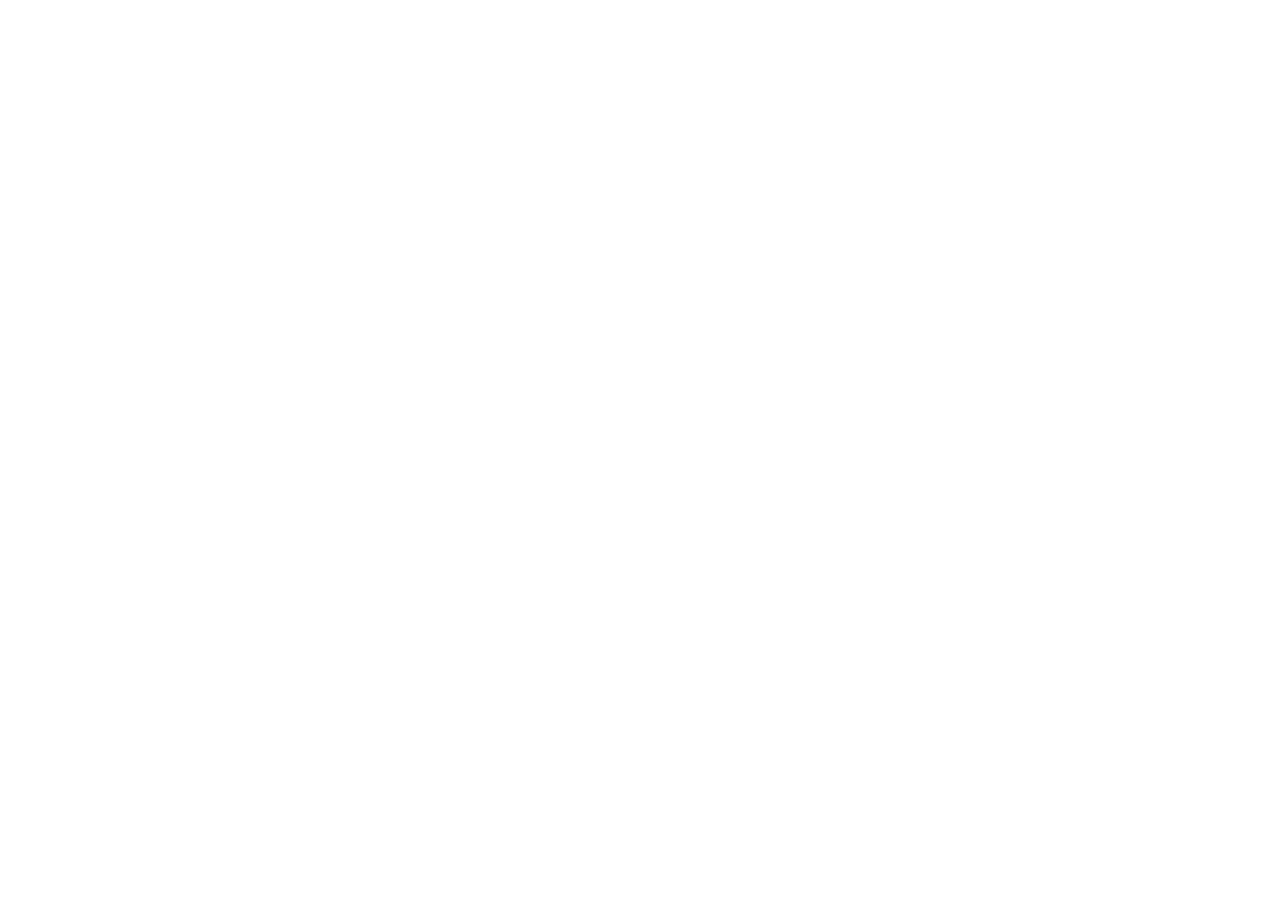
==== index.html @ aa5e0754 "完成了登录和注册功能开发" ====
<!DOCTYPE html>
<html lang="en">
<head>
    <meta charset="UTF-8">
    <meta http-equiv="X-UA-Compatible" content="IE=edge">
    <meta name="viewport" content="width=device-width, initial-scale=1.0">
    <title>大事件后台管理-首页</title>
</head>
<body>
    
</body>
</html>
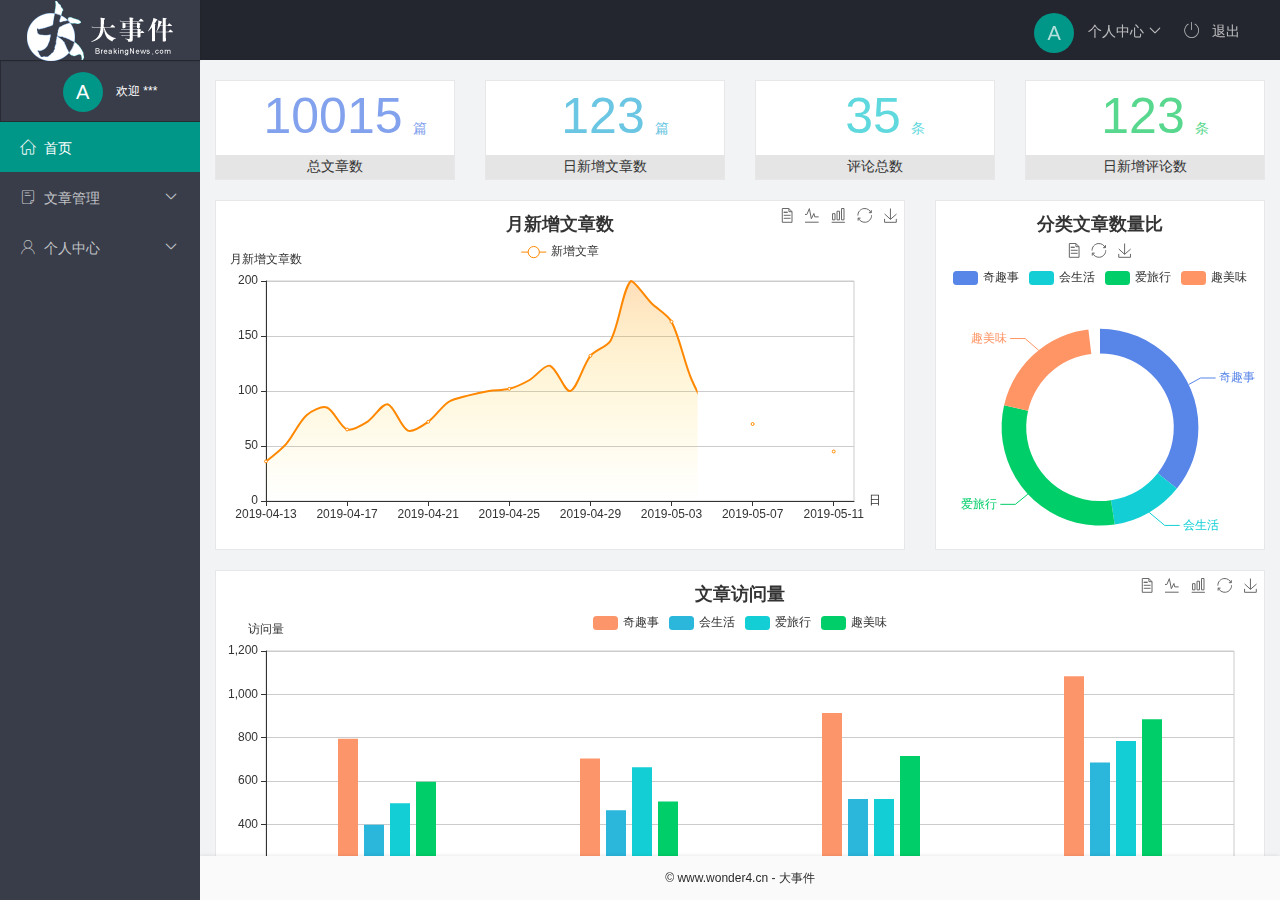
==== commit f47e431c: "完成了主页功能的开发" ====
--- a/index.html
+++ b/index.html
@@ -1,12 +1,98 @@
 <!DOCTYPE html>
 <html lang="en">
+
 <head>
     <meta charset="UTF-8">
     <meta http-equiv="X-UA-Compatible" content="IE=edge">
     <meta name="viewport" content="width=device-width, initial-scale=1.0">
     <title>大事件后台管理-首页</title>
+    <link rel="stylesheet" href="./assets/lib/layui/css/layui.css">
+    <!-- 导入第三方图标库 -->
+    <link rel="stylesheet" href="./assets/fonts/iconfont.css">
+    <link rel="stylesheet" href="./assets/css/index.css">
 </head>
+
 <body>
-    
+    <div class="layui-layout layui-layout-admin">
+        <div class="layui-header">
+            <div class="layui-logo layui-hide-xs layui-bg-black">
+                <img src="./assets/images/logo.png" alt="">
+            </div>
+            <ul class="layui-nav layui-layout-right">
+                <li class="layui-nav-item layui-hide layui-show-md-inline-block">
+                    <a href="javascript:;">
+                        <img src="//tva1.sinaimg.cn/crop.0.0.118.118.180/5db11ff4gw1e77d3nqrv8j203b03cweg.jpg"
+                            class="layui-nav-img">
+                        <span class="text-avatar">A</span>
+                        个人中心
+                    </a>
+                    <dl class="layui-nav-child">
+                        <dd><a href="">基本资料</a></dd>
+                        <dd><a href="">更换头像</a></dd>
+                        <dd><a href="">重置密码</a></dd>
+                    </dl>
+                </li>
+                <li class="layui-nav-item" lay-header-event="menuRight" lay-unselect>
+                    <a href="javascript:;" id="btnLogout">
+                        <span class="iconfont icon-tuichu"></span>
+                        退出
+                    </a>
+                </li>
+            </ul>
+        </div>
+
+        <div class="layui-side layui-bg-black">
+            <div class="layui-side-scroll">
+                <!-- 头像区域 -->
+                <div class="userinfo">
+                    <img src="//tva1.sinaimg.cn/crop.0.0.118.118.180/5db11ff4gw1e77d3nqrv8j203b03cweg.jpg"
+                        class="layui-nav-img">
+                    <span class="text-avatar">A</span>
+                    <span id="welcome">欢迎 ***</span>
+                </div>
+                <!-- 左侧导航区域（可配合layui已有的垂直导航） -->
+                <ul class="layui-nav layui-nav-tree" lay-shrink="all">
+                    <li class="layui-nav-item layui-this"><a href="./home/dashboard.html" target="fm"><span class="iconfont icon-home"></span>首页</a></li>
+                    <li class="layui-nav-item">
+                        <a class="" href="javascript:;"><span class="iconfont icon-16"></span>文章管理</a>
+                        <dl class="layui-nav-child">
+                        <dd><a href="javascript:;"><i class="layui-icon layui-icon-app"></i>文章类别</a></dd>
+                            <dd><a href="javascript:;"><i class="layui-icon layui-icon-app"></i>文章列表</a></dd>
+                            <dd><a href="javascript:;"><i class="layui-icon layui-icon-app"></i>发表文章</a></dd>
+                            <!-- <dd><a href="">the links</a></dd> -->
+                        </dl>
+                    </li>
+                    <li class="layui-nav-item">
+                        <a href="javascript:;"><span class="iconfont icon-user"></span>个人中心</a>
+                        <dl class="layui-nav-child">
+                            <dd><a href="javascript:;"><i class="layui-icon layui-icon-app"></i>基本资料</a></dd>
+                            <dd><a href="javascript:;"><i class="layui-icon layui-icon-app"></i>更换头像</a></dd>
+                            <dd><a href="javascript:;"><i class="layui-icon layui-icon-app"></i>重置密码</a></dd>
+                        </dl>
+                    </li>
+
+                </ul>
+            </div>
+        </div>
+
+        <div class="layui-body">
+            <!-- 内容主体区域 -->
+            <iframe name="fm" src="./home/dashboard.html" frameborder="0"></iframe>
+        </div>
+
+        <div class="layui-footer">
+            <!-- 底部固定区域 -->
+            © www.wonder4.cn - 大事件
+        </div>
+    </div>
+    <!-- 导入layui的js文件 -->
+    <script src="./assets/lib/layui/layui.js"></script>
+    <!-- 导入jQuery -->
+    <script src="./assets/lib/jquery.js"></script>
+    <!-- 自己封装的baseAPI js -->
+    <script src="./assets/js/baseAPI.js"></script>
+    <!-- 导入自己的js脚本 -->
+    <script src="./assets/js/index.js"></script>
 </body>
+
 </html>--- a/assets/lib/layui/css/layui.css
+++ b/assets/lib/layui/css/layui.css
@@ -0,0 +1 @@
+.layui-inline,img{display:inline-block;vertical-align:middle}h1,h2,h3,h4,h5,h6{font-weight:400}a,body{color:#333}.layui-edge,.layui-header,.layui-inline,.layui-main{position:relative}.layui-edge,hr{height:0;overflow:hidden}.layui-layout-body,.layui-side,.layui-side-scroll{overflow-x:hidden}.layui-edge,.layui-elip,hr{overflow:hidden}.layui-btn,.layui-edge,.layui-inline,img{vertical-align:middle}.layui-btn,.layui-disabled,.layui-icon,.layui-unselect{-moz-user-select:none;-webkit-user-select:none;-ms-user-select:none}blockquote,body,button,dd,div,dl,dt,form,h1,h2,h3,h4,h5,h6,input,li,ol,p,pre,td,textarea,th,ul{margin:0;padding:0;-webkit-tap-highlight-color:rgba(0,0,0,0)}a:active,a:hover{outline:0}img{border:none}li{list-style:none}table{border-collapse:collapse;border-spacing:0}h4,h5,h6{font-size:100%}button,input,optgroup,option,select,textarea{font-family:inherit;font-size:inherit;font-style:inherit;font-weight:inherit;outline:0}pre{white-space:pre-wrap;white-space:-moz-pre-wrap;white-space:-pre-wrap;white-space:-o-pre-wrap;word-wrap:break-word}body{line-height:1.6;color:rgba(0,0,0,.85);font:14px Helvetica Neue,Helvetica,PingFang SC,Tahoma,Arial,sans-serif}hr{line-height:0;margin:10px 0;padding:0;border:none!important;border-bottom:1px solid #eee!important;clear:both;background:0 0}a{text-decoration:none}a:hover{color:#777}a cite{font-style:normal;*cursor:pointer}.layui-border-box,.layui-border-box *{box-sizing:border-box}.layui-box,.layui-box *{box-sizing:content-box}.layui-clear{clear:both;*zoom:1}.layui-clear:after{content:'\20';clear:both;*zoom:1;display:block;height:0}.layui-inline{*display:inline;*zoom:1}.layui-btn,.layui-btn-group,.layui-edge{display:inline-block}.layui-edge{width:0;border-width:6px;border-style:dashed;border-color:transparent}.layui-edge-top{top:-4px;border-bottom-color:#999;border-bottom-style:solid}.layui-edge-right{border-left-color:#999;border-left-style:solid}.layui-edge-bottom{top:2px;border-top-color:#999;border-top-style:solid}.layui-edge-left{border-right-color:#999;border-right-style:solid}.layui-elip{text-overflow:ellipsis;white-space:nowrap}.layui-disabled,.layui-disabled:hover{color:#d2d2d2!important;cursor:not-allowed!important}.layui-circle{border-radius:100%}.layui-show{display:block!important}.layui-hide{display:none!important}.layui-show-v{visibility:visible!important}.layui-hide-v{visibility:hidden!important}@font-face{font-family:layui-icon;src:url(../font/iconfont.eot?v=256);src:url(../font/iconfont.eot?v=256#iefix) format('embedded-opentype'),url(../font/iconfont.woff2?v=256) format('woff2'),url(../font/iconfont.woff?v=256) format('woff'),url(../font/iconfont.ttf?v=256) format('truetype'),url(../font/iconfont.svg?v=256#layui-icon) format('svg')}.layui-icon{font-family:layui-icon!important;font-size:16px;font-style:normal;-webkit-font-smoothing:antialiased;-moz-osx-font-smoothing:grayscale}.layui-icon-reply-fill:before{content:"\e611"}.layui-icon-set-fill:before{content:"\e614"}.layui-icon-menu-fill:before{content:"\e60f"}.layui-icon-search:before{content:"\e615"}.layui-icon-share:before{content:"\e641"}.layui-icon-set-sm:before{content:"\e620"}.layui-icon-engine:before{content:"\e628"}.layui-icon-close:before{content:"\1006"}.layui-icon-close-fill:before{content:"\1007"}.layui-icon-chart-screen:before{content:"\e629"}.layui-icon-star:before{content:"\e600"}.layui-icon-circle-dot:before{content:"\e617"}.layui-icon-chat:before{content:"\e606"}.layui-icon-release:before{content:"\e609"}.layui-icon-list:before{content:"\e60a"}.layui-icon-chart:before{content:"\e62c"}.layui-icon-ok-circle:before{content:"\1005"}.layui-icon-layim-theme:before{content:"\e61b"}.layui-icon-table:before{content:"\e62d"}.layui-icon-right:before{content:"\e602"}.layui-icon-left:before{content:"\e603"}.layui-icon-cart-simple:before{content:"\e698"}.layui-icon-face-cry:before{content:"\e69c"}.layui-icon-face-smile:before{content:"\e6af"}.layui-icon-survey:before{content:"\e6b2"}.layui-icon-tree:before{content:"\e62e"}.layui-icon-ie:before{content:"\e7bb"}.layui-icon-upload-circle:before{content:"\e62f"}.layui-icon-add-circle:before{content:"\e61f"}.layui-icon-download-circle:before{content:"\e601"}.layui-icon-templeate-1:before{content:"\e630"}.layui-icon-util:before{content:"\e631"}.layui-icon-face-surprised:before{content:"\e664"}.layui-icon-edit:before{content:"\e642"}.layui-icon-speaker:before{content:"\e645"}.layui-icon-down:before{content:"\e61a"}.layui-icon-file:before{content:"\e621"}.layui-icon-layouts:before{content:"\e632"}.layui-icon-rate-half:before{content:"\e6c9"}.layui-icon-add-circle-fine:before{content:"\e608"}.layui-icon-prev-circle:before{content:"\e633"}.layui-icon-read:before{content:"\e705"}.layui-icon-404:before{content:"\e61c"}.layui-icon-carousel:before{content:"\e634"}.layui-icon-help:before{content:"\e607"}.layui-icon-code-circle:before{content:"\e635"}.layui-icon-windows:before{content:"\e67f"}.layui-icon-water:before{content:"\e636"}.layui-icon-username:before{content:"\e66f"}.layui-icon-find-fill:before{content:"\e670"}.layui-icon-about:before{content:"\e60b"}.layui-icon-location:before{content:"\e715"}.layui-icon-up:before{content:"\e619"}.layui-icon-pause:before{content:"\e651"}.layui-icon-date:before{content:"\e637"}.layui-icon-layim-uploadfile:before{content:"\e61d"}.layui-icon-delete:before{content:"\e640"}.layui-icon-play:before{content:"\e652"}.layui-icon-top:before{content:"\e604"}.layui-icon-firefox:before{content:"\e686"}.layui-icon-friends:before{content:"\e612"}.layui-icon-refresh-3:before{content:"\e9aa"}.layui-icon-ok:before{content:"\e605"}.layui-icon-layer:before{content:"\e638"}.layui-icon-face-smile-fine:before{content:"\e60c"}.layui-icon-dollar:before{content:"\e659"}.layui-icon-group:before{content:"\e613"}.layui-icon-layim-download:before{content:"\e61e"}.layui-icon-picture-fine:before{content:"\e60d"}.layui-icon-link:before{content:"\e64c"}.layui-icon-diamond:before{content:"\e735"}.layui-icon-log:before{content:"\e60e"}.layui-icon-key:before{content:"\e683"}.layui-icon-rate-solid:before{content:"\e67a"}.layui-icon-fonts-del:before{content:"\e64f"}.layui-icon-unlink:before{content:"\e64d"}.layui-icon-fonts-clear:before{content:"\e639"}.layui-icon-triangle-r:before{content:"\e623"}.layui-icon-circle:before{content:"\e63f"}.layui-icon-radio:before{content:"\e643"}.layui-icon-align-center:before{content:"\e647"}.layui-icon-align-right:before{content:"\e648"}.layui-icon-align-left:before{content:"\e649"}.layui-icon-loading-1:before{content:"\e63e"}.layui-icon-return:before{content:"\e65c"}.layui-icon-fonts-strong:before{content:"\e62b"}.layui-icon-upload:before{content:"\e67c"}.layui-icon-dialogue:before{content:"\e63a"}.layui-icon-video:before{content:"\e6ed"}.layui-icon-headset:before{content:"\e6fc"}.layui-icon-cellphone-fine:before{content:"\e63b"}.layui-icon-add-1:before{content:"\e654"}.layui-icon-face-smile-b:before{content:"\e650"}.layui-icon-fonts-html:before{content:"\e64b"}.layui-icon-screen-full:before{content:"\e622"}.layui-icon-form:before{content:"\e63c"}.layui-icon-cart:before{content:"\e657"}.layui-icon-camera-fill:before{content:"\e65d"}.layui-icon-tabs:before{content:"\e62a"}.layui-icon-heart-fill:before{content:"\e68f"}.layui-icon-fonts-code:before{content:"\e64e"}.layui-icon-ios:before{content:"\e680"}.layui-icon-at:before{content:"\e687"}.layui-icon-fire:before{content:"\e756"}.layui-icon-set:before{content:"\e716"}.layui-icon-fonts-u:before{content:"\e646"}.layui-icon-triangle-d:before{content:"\e625"}.layui-icon-tips:before{content:"\e702"}.layui-icon-picture:before{content:"\e64a"}.layui-icon-more-vertical:before{content:"\e671"}.layui-icon-bluetooth:before{content:"\e689"}.layui-icon-flag:before{content:"\e66c"}.layui-icon-loading:before{content:"\e63d"}.layui-icon-fonts-i:before{content:"\e644"}.layui-icon-refresh-1:before{content:"\e666"}.layui-icon-rmb:before{content:"\e65e"}.layui-icon-addition:before{content:"\e624"}.layui-icon-home:before{content:"\e68e"}.layui-icon-time:before{content:"\e68d"}.layui-icon-user:before{content:"\e770"}.layui-icon-notice:before{content:"\e667"}.layui-icon-chrome:before{content:"\e68a"}.layui-icon-edge:before{content:"\e68b"}.layui-icon-login-weibo:before{content:"\e675"}.layui-icon-voice:before{content:"\e688"}.layui-icon-upload-drag:before{content:"\e681"}.layui-icon-login-qq:before{content:"\e676"}.layui-icon-snowflake:before{content:"\e6b1"}.layui-icon-heart:before{content:"\e68c"}.layui-icon-logout:before{content:"\e682"}.layui-icon-file-b:before{content:"\e655"}.layui-icon-template:before{content:"\e663"}.layui-icon-transfer:before{content:"\e691"}.layui-icon-auz:before{content:"\e672"}.layui-icon-console:before{content:"\e665"}.layui-icon-app:before{content:"\e653"}.layui-icon-prev:before{content:"\e65a"}.layui-icon-website:before{content:"\e7ae"}.layui-icon-next:before{content:"\e65b"}.layui-icon-component:before{content:"\e857"}.layui-icon-android:before{content:"\e684"}.layui-icon-more:before{content:"\e65f"}.layui-icon-login-wechat:before{content:"\e677"}.layui-icon-shrink-right:before{content:"\e668"}.layui-icon-spread-left:before{content:"\e66b"}.layui-icon-camera:before{content:"\e660"}.layui-icon-note:before{content:"\e66e"}.layui-icon-refresh:before{content:"\e669"}.layui-icon-female:before{content:"\e661"}.layui-icon-male:before{content:"\e662"}.layui-icon-screen-restore:before{content:"\e758"}.layui-icon-password:before{content:"\e673"}.layui-icon-senior:before{content:"\e674"}.layui-icon-theme:before{content:"\e66a"}.layui-icon-tread:before{content:"\e6c5"}.layui-icon-praise:before{content:"\e6c6"}.layui-icon-star-fill:before{content:"\e658"}.layui-icon-rate:before{content:"\e67b"}.layui-icon-template-1:before{content:"\e656"}.layui-icon-vercode:before{content:"\e679"}.layui-icon-service:before{content:"\e626"}.layui-icon-cellphone:before{content:"\e678"}.layui-icon-print:before{content:"\e66d"}.layui-icon-cols:before{content:"\e610"}.layui-icon-wifi:before{content:"\e7e0"}.layui-icon-export:before{content:"\e67d"}.layui-icon-rss:before{content:"\e808"}.layui-icon-slider:before{content:"\e714"}.layui-icon-email:before{content:"\e618"}.layui-icon-subtraction:before{content:"\e67e"}.layui-icon-mike:before{content:"\e6dc"}.layui-icon-light:before{content:"\e748"}.layui-icon-gift:before{content:"\e627"}.layui-icon-mute:before{content:"\e685"}.layui-icon-reduce-circle:before{content:"\e616"}.layui-icon-music:before{content:"\e690"}.layui-main{width:1140px;margin:0 auto}.layui-header{z-index:1000;height:60px}.layui-header a:hover{transition:all .5s;-webkit-transition:all .5s}.layui-side{position:fixed;left:0;top:0;bottom:0;z-index:999;width:200px}.layui-side-scroll{position:relative;width:220px;height:100%}.layui-body{position:relative;left:200px;right:0;top:0;bottom:0;z-index:900;width:auto;box-sizing:border-box}.layui-layout-admin .layui-header{position:fixed;top:0;left:0;right:0;background-color:#23262E}.layui-layout-admin .layui-side{top:60px;width:200px;overflow-x:hidden}.layui-layout-admin .layui-body{position:absolute;top:60px;padding-bottom:44px}.layui-layout-admin .layui-main{width:auto;margin:0 15px}.layui-layout-admin .layui-footer{position:fixed;left:200px;right:0;bottom:0;z-index:990;height:44px;line-height:44px;padding:0 15px;box-shadow:-1px 0 4px rgb(0 0 0 / 12%);background-color:#FAFAFA}.layui-layout-admin .layui-logo{position:absolute;left:0;top:0;width:200px;height:100%;line-height:60px;text-align:center;color:#009688;font-size:16px;box-shadow:0 1px 2px 0 rgb(0 0 0 / 15%)}.layui-layout-admin .layui-header .layui-nav{background:0 0}.layui-layout-left{position:absolute!important;left:200px;top:0}.layui-layout-right{position:absolute!important;right:0;top:0}.layui-container{position:relative;margin:0 auto;padding:0 15px;box-sizing:border-box}.layui-fluid{position:relative;margin:0 auto;padding:0 15px}.layui-row:after,.layui-row:before{content:"";display:block;clear:both}.layui-col-lg1,.layui-col-lg10,.layui-col-lg11,.layui-col-lg12,.layui-col-lg2,.layui-col-lg3,.layui-col-lg4,.layui-col-lg5,.layui-col-lg6,.layui-col-lg7,.layui-col-lg8,.layui-col-lg9,.layui-col-md1,.layui-col-md10,.layui-col-md11,.layui-col-md12,.layui-col-md2,.layui-col-md3,.layui-col-md4,.layui-col-md5,.layui-col-md6,.layui-col-md7,.layui-col-md8,.layui-col-md9,.layui-col-sm1,.layui-col-sm10,.layui-col-sm11,.layui-col-sm12,.layui-col-sm2,.layui-col-sm3,.layui-col-sm4,.layui-col-sm5,.layui-col-sm6,.layui-col-sm7,.layui-col-sm8,.layui-col-sm9,.layui-col-xs1,.layui-col-xs10,.layui-col-xs11,.layui-col-xs12,.layui-col-xs2,.layui-col-xs3,.layui-col-xs4,.layui-col-xs5,.layui-col-xs6,.layui-col-xs7,.layui-col-xs8,.layui-col-xs9{position:relative;display:block;box-sizing:border-box}.layui-col-xs1,.layui-col-xs10,.layui-col-xs11,.layui-col-xs12,.layui-col-xs2,.layui-col-xs3,.layui-col-xs4,.layui-col-xs5,.layui-col-xs6,.layui-col-xs7,.layui-col-xs8,.layui-col-xs9{float:left}.layui-col-xs1{width:8.33333333%}.layui-col-xs2{width:16.66666667%}.layui-col-xs3{width:25%}.layui-col-xs4{width:33.33333333%}.layui-col-xs5{width:41.66666667%}.layui-col-xs6{width:50%}.layui-col-xs7{width:58.33333333%}.layui-col-xs8{width:66.66666667%}.layui-col-xs9{width:75%}.layui-col-xs10{width:83.33333333%}.layui-col-xs11{width:91.66666667%}.layui-col-xs12{width:100%}.layui-col-xs-offset1{margin-left:8.33333333%}.layui-col-xs-offset2{margin-left:16.66666667%}.layui-col-xs-offset3{margin-left:25%}.layui-col-xs-offset4{margin-left:33.33333333%}.layui-col-xs-offset5{margin-left:41.66666667%}.layui-col-xs-offset6{margin-left:50%}.layui-col-xs-offset7{margin-left:58.33333333%}.layui-col-xs-offset8{margin-left:66.66666667%}.layui-col-xs-offset9{margin-left:75%}.layui-col-xs-offset10{margin-left:83.33333333%}.layui-col-xs-offset11{margin-left:91.66666667%}.layui-col-xs-offset12{margin-left:100%}@media screen and (max-width:768px){.layui-hide-xs{display:none!important}.layui-show-xs-block{display:block!important}.layui-show-xs-inline{display:inline!important}.layui-show-xs-inline-block{display:inline-block!important}}@media screen and (min-width:768px){.layui-container{width:750px}.layui-hide-sm{display:none!important}.layui-show-sm-block{display:block!important}.layui-show-sm-inline{display:inline!important}.layui-show-sm-inline-block{display:inline-block!important}.layui-col-sm1,.layui-col-sm10,.layui-col-sm11,.layui-col-sm12,.layui-col-sm2,.layui-col-sm3,.layui-col-sm4,.layui-col-sm5,.layui-col-sm6,.layui-col-sm7,.layui-col-sm8,.layui-col-sm9{float:left}.layui-col-sm1{width:8.33333333%}.layui-col-sm2{width:16.66666667%}.layui-col-sm3{width:25%}.layui-col-sm4{width:33.33333333%}.layui-col-sm5{width:41.66666667%}.layui-col-sm6{width:50%}.layui-col-sm7{width:58.33333333%}.layui-col-sm8{width:66.66666667%}.layui-col-sm9{width:75%}.layui-col-sm10{width:83.33333333%}.layui-col-sm11{width:91.66666667%}.layui-col-sm12{width:100%}.layui-col-sm-offset1{margin-left:8.33333333%}.layui-col-sm-offset2{margin-left:16.66666667%}.layui-col-sm-offset3{margin-left:25%}.layui-col-sm-offset4{margin-left:33.33333333%}.layui-col-sm-offset5{margin-left:41.66666667%}.layui-col-sm-offset6{margin-left:50%}.layui-col-sm-offset7{margin-left:58.33333333%}.layui-col-sm-offset8{margin-left:66.66666667%}.layui-col-sm-offset9{margin-left:75%}.layui-col-sm-offset10{margin-left:83.33333333%}.layui-col-sm-offset11{margin-left:91.66666667%}.layui-col-sm-offset12{margin-left:100%}}@media screen and (min-width:992px){.layui-container{width:970px}.layui-hide-md{display:none!important}.layui-show-md-block{display:block!important}.layui-show-md-inline{display:inline!important}.layui-show-md-inline-block{display:inline-block!important}.layui-col-md1,.layui-col-md10,.layui-col-md11,.layui-col-md12,.layui-col-md2,.layui-col-md3,.layui-col-md4,.layui-col-md5,.layui-col-md6,.layui-col-md7,.layui-col-md8,.layui-col-md9{float:left}.layui-col-md1{width:8.33333333%}.layui-col-md2{width:16.66666667%}.layui-col-md3{width:25%}.layui-col-md4{width:33.33333333%}.layui-col-md5{width:41.66666667%}.layui-col-md6{width:50%}.layui-col-md7{width:58.33333333%}.layui-col-md8{width:66.66666667%}.layui-col-md9{width:75%}.layui-col-md10{width:83.33333333%}.layui-col-md11{width:91.66666667%}.layui-col-md12{width:100%}.layui-col-md-offset1{margin-left:8.33333333%}.layui-col-md-offset2{margin-left:16.66666667%}.layui-col-md-offset3{margin-left:25%}.layui-col-md-offset4{margin-left:33.33333333%}.layui-col-md-offset5{margin-left:41.66666667%}.layui-col-md-offset6{margin-left:50%}.layui-col-md-offset7{margin-left:58.33333333%}.layui-col-md-offset8{margin-left:66.66666667%}.layui-col-md-offset9{margin-left:75%}.layui-col-md-offset10{margin-left:83.33333333%}.layui-col-md-offset11{margin-left:91.66666667%}.layui-col-md-offset12{margin-left:100%}}@media screen and (min-width:1200px){.layui-container{width:1170px}.layui-hide-lg{display:none!important}.layui-show-lg-block{display:block!important}.layui-show-lg-inline{display:inline!important}.layui-show-lg-inline-block{display:inline-block!important}.layui-col-lg1,.layui-col-lg10,.layui-col-lg11,.layui-col-lg12,.layui-col-lg2,.layui-col-lg3,.layui-col-lg4,.layui-col-lg5,.layui-col-lg6,.layui-col-lg7,.layui-col-lg8,.layui-col-lg9{float:left}.layui-col-lg1{width:8.33333333%}.layui-col-lg2{width:16.66666667%}.layui-col-lg3{width:25%}.layui-col-lg4{width:33.33333333%}.layui-col-lg5{width:41.66666667%}.layui-col-lg6{width:50%}.layui-col-lg7{width:58.33333333%}.layui-col-lg8{width:66.66666667%}.layui-col-lg9{width:75%}.layui-col-lg10{width:83.33333333%}.layui-col-lg11{width:91.66666667%}.layui-col-lg12{width:100%}.layui-col-lg-offset1{margin-left:8.33333333%}.layui-col-lg-offset2{margin-left:16.66666667%}.layui-col-lg-offset3{margin-left:25%}.layui-col-lg-offset4{margin-left:33.33333333%}.layui-col-lg-offset5{margin-left:41.66666667%}.layui-col-lg-offset6{margin-left:50%}.layui-col-lg-offset7{margin-left:58.33333333%}.layui-col-lg-offset8{margin-left:66.66666667%}.layui-col-lg-offset9{margin-left:75%}.layui-col-lg-offset10{margin-left:83.33333333%}.layui-col-lg-offset11{margin-left:91.66666667%}.layui-col-lg-offset12{margin-left:100%}}.layui-col-space1{margin:-.5px}.layui-col-space1>*{padding:.5px}.layui-col-space2{margin:-1px}.layui-col-space2>*{padding:1px}.layui-col-space4{margin:-2px}.layui-col-space4>*{padding:2px}.layui-col-space5{margin:-2.5px}.layui-col-space5>*{padding:2.5px}.layui-col-space6{margin:-3px}.layui-col-space6>*{padding:3px}.layui-col-space8{margin:-4px}.layui-col-space8>*{padding:4px}.layui-col-space10{margin:-5px}.layui-col-space10>*{padding:5px}.layui-col-space12{margin:-6px}.layui-col-space12>*{padding:6px}.layui-col-space14{margin:-7px}.layui-col-space14>*{padding:7px}.layui-col-space15{margin:-7.5px}.layui-col-space15>*{padding:7.5px}.layui-col-space16{margin:-8px}.layui-col-space16>*{padding:8px}.layui-col-space18{margin:-9px}.layui-col-space18>*{padding:9px}.layui-col-space20{margin:-10px}.layui-col-space20>*{padding:10px}.layui-col-space22{margin:-11px}.layui-col-space22>*{padding:11px}.layui-col-space24{margin:-12px}.layui-col-space24>*{padding:12px}.layui-col-space25{margin:-12.5px}.layui-col-space25>*{padding:12.5px}.layui-col-space26{margin:-13px}.layui-col-space26>*{padding:13px}.layui-col-space28{margin:-14px}.layui-col-space28>*{padding:14px}.layui-col-space30{margin:-15px}.layui-col-space30>*{padding:15px}.layui-btn,.layui-input,.layui-select,.layui-textarea,.layui-upload-button{outline:0;-webkit-appearance:none;transition:all .3s;-webkit-transition:all .3s;box-sizing:border-box}.layui-elem-quote{margin-bottom:10px;padding:15px;line-height:1.6;border-left:5px solid #5FB878;border-radius:0 2px 2px 0;background-color:#FAFAFA}.layui-quote-nm{border-style:solid;border-width:1px 1px 1px 5px;background:0 0}.layui-elem-field{margin-bottom:10px;padding:0;border-width:1px;border-style:solid}.layui-elem-field legend{margin-left:20px;padding:0 10px;font-size:20px;font-weight:300}.layui-field-title{margin:10px 0 20px;border-width:1px 0 0}.layui-field-box{padding:15px}.layui-field-title .layui-field-box{padding:10px 0}.layui-progress{position:relative;height:6px;border-radius:20px;background-color:#eee}.layui-progress-bar{position:absolute;left:0;top:0;width:0;max-width:100%;height:6px;border-radius:20px;text-align:right;background-color:#5FB878;transition:all .3s;-webkit-transition:all .3s}.layui-progress-big,.layui-progress-big .layui-progress-bar{height:18px;line-height:18px}.layui-progress-text{position:relative;top:-20px;line-height:18px;font-size:12px;color:#666}.layui-progress-big .layui-progress-text{position:static;padding:0 10px;color:#fff}.layui-collapse{border-width:1px;border-style:solid;border-radius:2px}.layui-colla-content,.layui-colla-item{border-top-width:1px;border-top-style:solid}.layui-colla-item:first-child{border-top:none}.layui-colla-title{position:relative;height:42px;line-height:42px;padding:0 15px 0 35px;color:#333;background-color:#FAFAFA;cursor:pointer;font-size:14px;overflow:hidden}.layui-colla-content{display:none;padding:10px 15px;line-height:1.6;color:#666}.layui-colla-icon{position:absolute;left:15px;top:0;font-size:14px}.layui-card-body,.layui-card-header,.layui-form-label,.layui-form-mid,.layui-form-select,.layui-input-block,.layui-input-inline,.layui-panel,.layui-textarea{position:relative}.layui-card{margin-bottom:15px;border-radius:2px;background-color:#fff;box-shadow:0 1px 2px 0 rgba(0,0,0,.05)}.layui-form-select dl,.layui-panel{box-shadow:1px 1px 4px rgb(0 0 0 / 8%)}.layui-card:last-child{margin-bottom:0}.layui-card-header{height:42px;line-height:42px;padding:0 15px;border-bottom:1px solid #f6f6f6;color:#333;border-radius:2px 2px 0 0;font-size:14px}.layui-card-body{padding:10px 15px;line-height:24px}.layui-card-body[pad15]{padding:15px}.layui-card-body[pad20]{padding:20px}.layui-card-body .layui-table{margin:5px 0}.layui-card .layui-tab{margin:0}.layui-panel{border-width:1px;border-style:solid;border-radius:2px;background-color:#fff;color:#666}.layui-bg-black,.layui-bg-blue,.layui-bg-cyan,.layui-bg-green,.layui-bg-orange,.layui-bg-red{color:#fff!important}.layui-panel-window{position:relative;padding:15px;border-radius:0;border-top:5px solid #eee;background-color:#fff}.layui-border,.layui-border-black,.layui-border-blue,.layui-border-cyan,.layui-border-green,.layui-border-orange,.layui-border-red{border-width:1px;border-style:solid}.layui-auxiliar-moving{position:fixed;left:0;right:0;top:0;bottom:0;width:100%;height:100%;background:0 0;z-index:9999999999}.layui-bg-red{background-color:#FF5722!important}.layui-bg-orange{background-color:#FFB800!important}.layui-bg-green{background-color:#009688!important}.layui-bg-cyan{background-color:#2F4056!important}.layui-bg-blue{background-color:#1E9FFF!important}.layui-bg-black{background-color:#393D49!important}.layui-bg-gray{background-color:#FAFAFA!important;color:#666!important}.layui-badge-rim,.layui-border,.layui-colla-content,.layui-colla-item,.layui-collapse,.layui-elem-field,.layui-form-pane .layui-form-item[pane],.layui-form-pane .layui-form-label,.layui-input,.layui-layedit,.layui-layedit-tool,.layui-panel,.layui-quote-nm,.layui-select,.layui-tab-bar,.layui-tab-card,.layui-tab-title,.layui-tab-title .layui-this:after,.layui-textarea{border-color:#eee}.layui-border{color:#666!important}.layui-border-red{border-color:#FF5722!important;color:#FF5722!important}.layui-border-orange{border-color:#FFB800!important;color:#FFB800!important}.layui-border-green{border-color:#009688!important;color:#009688!important}.layui-border-cyan{border-color:#2F4056!important;color:#2F4056!important}.layui-border-blue{border-color:#1E9FFF!important;color:#1E9FFF!important}.layui-border-black{border-color:#393D49!important;color:#393D49!important}.layui-timeline-item:before{background-color:#eee}.layui-text{line-height:1.6;font-size:14px;color:#666}.layui-text h1,.layui-text h2,.layui-text h3{font-weight:500;color:#333}.layui-text h1{font-size:30px}.layui-text h2{font-size:24px}.layui-text h3{font-size:18px}.layui-text a:not(.layui-btn){color:#01AAED}.layui-text a:not(.layui-btn):hover{text-decoration:underline}.layui-text ul{padding:5px 0 5px 15px}.layui-text ul li{margin-top:5px;list-style-type:disc}.layui-text em,.layui-word-aux{color:#999!important;padding-left:5px!important;padding-right:5px!important}.layui-text p{margin:10px 0}.layui-text p:first-child{margin-top:0}.layui-font-12{font-size:12px!important}.layui-font-14{font-size:14px!important}.layui-font-16{font-size:16px!important}.layui-font-18{font-size:18px!important}.layui-font-20{font-size:20px!important}.layui-font-red{color:#FF5722!important}.layui-font-orange{color:#FFB800!important}.layui-font-green{color:#009688!important}.layui-font-cyan{color:#2F4056!important}.layui-font-blue{color:#01AAED!important}.layui-font-black{color:#000!important}.layui-font-gray{color:#c2c2c2!important}.layui-btn{height:38px;line-height:38px;border:1px solid transparent;padding:0 18px;background-color:#009688;color:#fff;white-space:nowrap;text-align:center;font-size:14px;border-radius:2px;cursor:pointer}.layui-btn:hover{opacity:.8;filter:alpha(opacity=80);color:#fff}.layui-btn:active{opacity:1;filter:alpha(opacity=100)}.layui-btn+.layui-btn{margin-left:10px}.layui-btn-container{font-size:0}.layui-btn-container .layui-btn{margin-right:10px;margin-bottom:10px}.layui-btn-container .layui-btn+.layui-btn{margin-left:0}.layui-table .layui-btn-container .layui-btn{margin-bottom:9px}.layui-btn-radius{border-radius:100px}.layui-btn .layui-icon{padding:0 2px;vertical-align:middle\9;vertical-align:bottom}.layui-btn-primary{border-color:#d2d2d2;background:0 0;color:#666}.layui-btn-primary:hover{border-color:#009688;color:#333}.layui-btn-normal{background-color:#1E9FFF}.layui-btn-warm{background-color:#FFB800}.layui-btn-danger{background-color:#FF5722}.layui-btn-checked{background-color:#5FB878}.layui-btn-disabled,.layui-btn-disabled:active,.layui-btn-disabled:hover{border-color:#eee!important;background-color:#FBFBFB!important;color:#d2d2d2!important;cursor:not-allowed!important;opacity:1}.layui-btn-lg{height:44px;line-height:44px;padding:0 25px;font-size:16px}.layui-btn-sm{height:30px;line-height:30px;padding:0 10px;font-size:12px}.layui-btn-xs{height:22px;line-height:22px;padding:0 5px;font-size:12px}.layui-btn-xs i{font-size:12px!important}.layui-btn-group{vertical-align:middle;font-size:0}.layui-btn-group .layui-btn{margin-left:0!important;margin-right:0!important;border-left:1px solid rgba(255,255,255,.5);border-radius:0}.layui-btn-group .layui-btn-primary{border-left:none}.layui-btn-group .layui-btn-primary:hover{border-color:#d2d2d2;color:#009688}.layui-btn-group .layui-btn:first-child{border-left:none;border-radius:2px 0 0 2px}.layui-btn-group .layui-btn-primary:first-child{border-left:1px solid #d2d2d2}.layui-btn-group .layui-btn:last-child{border-radius:0 2px 2px 0}.layui-btn-group .layui-btn+.layui-btn{margin-left:0}.layui-btn-group+.layui-btn-group{margin-left:10px}.layui-btn-fluid{width:100%}.layui-input,.layui-select,.layui-textarea{height:38px;line-height:1.3;line-height:38px\9;border-width:1px;border-style:solid;background-color:#fff;color:rgba(0,0,0,.85);border-radius:2px}.layui-input::-webkit-input-placeholder,.layui-select::-webkit-input-placeholder,.layui-textarea::-webkit-input-placeholder{line-height:1.3}.layui-input,.layui-textarea{display:block;width:100%;padding-left:10px}.layui-input:hover,.layui-textarea:hover{border-color:#eee!important}.layui-input:focus,.layui-textarea:focus{border-color:#d2d2d2!important}.layui-textarea{min-height:100px;height:auto;line-height:20px;padding:6px 10px;resize:vertical}.layui-select{padding:0 10px}.layui-form input[type=checkbox],.layui-form input[type=radio],.layui-form select{display:none}.layui-form [lay-ignore]{display:initial}.layui-form-item{margin-bottom:15px;clear:both;*zoom:1}.layui-form-item:after{content:'\20';clear:both;*zoom:1;display:block;height:0}.layui-form-label{float:left;display:block;padding:9px 15px;width:80px;font-weight:400;line-height:20px;text-align:right}.layui-form-label-col{display:block;float:none;padding:9px 0;line-height:20px;text-align:left}.layui-form-item .layui-inline{margin-bottom:5px;margin-right:10px}.layui-input-block{margin-left:110px;min-height:36px}.layui-input-inline{display:inline-block;vertical-align:middle}.layui-form-item .layui-input-inline{float:left;width:190px;margin-right:10px}.layui-form-text .layui-input-inline{width:auto}.layui-form-mid{float:left;display:block;padding:9px 0!important;line-height:20px;margin-right:10px}.layui-form-danger+.layui-form-select .layui-input,.layui-form-danger:focus{border-color:#FF5722!important}.layui-form-select .layui-input{padding-right:30px;cursor:pointer}.layui-form-select .layui-edge{position:absolute;right:10px;top:50%;margin-top:-3px;cursor:pointer;border-width:6px;border-top-color:#c2c2c2;border-top-style:solid;transition:all .3s;-webkit-transition:all .3s}.layui-form-select dl{display:none;position:absolute;left:0;top:42px;padding:5px 0;z-index:899;min-width:100%;border:1px solid #eee;max-height:300px;overflow-y:auto;background-color:#fff;border-radius:2px;box-sizing:border-box}.layui-form-select dl dd,.layui-form-select dl dt{padding:0 10px;line-height:36px;white-space:nowrap;overflow:hidden;text-overflow:ellipsis}.layui-form-select dl dt{font-size:12px;color:#999}.layui-form-select dl dd{cursor:pointer}.layui-form-select dl dd:hover{background-color:#F6F6F6;-webkit-transition:.5s all;transition:.5s all}.layui-form-select .layui-select-group dd{padding-left:20px}.layui-form-select dl dd.layui-select-tips{padding-left:10px!important;color:#999}.layui-form-select dl dd.layui-this{background-color:#5FB878;color:#fff}.layui-form-checkbox,.layui-form-select dl dd.layui-disabled{background-color:#fff}.layui-form-selected dl{display:block}.layui-form-checkbox,.layui-form-checkbox *,.layui-form-switch{display:inline-block;vertical-align:middle}.layui-form-selected .layui-edge{margin-top:-9px;-webkit-transform:rotate(180deg);transform:rotate(180deg);margin-top:-3px\9}:root .layui-form-selected .layui-edge{margin-top:-9px\0/IE9}.layui-form-selectup dl{top:auto;bottom:42px}.layui-select-none{margin:5px 0;text-align:center;color:#999}.layui-select-disabled .layui-disabled{border-color:#eee!important}.layui-select-disabled .layui-edge{border-top-color:#d2d2d2}.layui-form-checkbox{position:relative;height:30px;line-height:30px;margin-right:10px;padding-right:30px;cursor:pointer;font-size:0;-webkit-transition:.1s linear;transition:.1s linear;box-sizing:border-box}.layui-form-checkbox span{padding:0 10px;height:100%;font-size:14px;border-radius:2px 0 0 2px;background-color:#d2d2d2;color:#fff;overflow:hidden;white-space:nowrap;text-overflow:ellipsis}.layui-form-checkbox:hover span{background-color:#c2c2c2}.layui-form-checkbox i{position:absolute;right:0;top:0;width:30px;height:28px;border:1px solid #d2d2d2;border-left:none;border-radius:0 2px 2px 0;color:#fff;font-size:20px;text-align:center}.layui-form-checkbox:hover i{border-color:#c2c2c2;color:#c2c2c2}.layui-form-checked,.layui-form-checked:hover{border-color:#5FB878}.layui-form-checked span,.layui-form-checked:hover span{background-color:#5FB878}.layui-form-checked i,.layui-form-checked:hover i{color:#5FB878}.layui-form-item .layui-form-checkbox{margin-top:4px}.layui-form-checkbox[lay-skin=primary]{height:auto!important;line-height:normal!important;min-width:18px;min-height:18px;border:none!important;margin-right:0;padding-left:28px;padding-right:0;background:0 0}.layui-form-checkbox[lay-skin=primary] span{padding-left:0;padding-right:15px;line-height:18px;background:0 0;color:#666}.layui-form-checkbox[lay-skin=primary] i{right:auto;left:0;width:16px;height:16px;line-height:16px;border:1px solid #d2d2d2;font-size:12px;border-radius:2px;background-color:#fff;-webkit-transition:.1s linear;transition:.1s linear}.layui-form-checkbox[lay-skin=primary]:hover i{border-color:#5FB878;color:#fff}.layui-form-checked[lay-skin=primary] i{border-color:#5FB878!important;background-color:#5FB878;color:#fff}.layui-checkbox-disabled[lay-skin=primary] span{background:0 0!important;color:#c2c2c2!important}.layui-checkbox-disabled[lay-skin=primary]:hover i{border-color:#d2d2d2}.layui-form-item .layui-form-checkbox[lay-skin=primary]{margin-top:10px}.layui-form-switch{position:relative;height:22px;line-height:22px;min-width:35px;padding:0 5px;margin-top:8px;border:1px solid #d2d2d2;border-radius:20px;cursor:pointer;background-color:#fff;-webkit-transition:.1s linear;transition:.1s linear}.layui-form-switch i{position:absolute;left:5px;top:3px;width:16px;height:16px;border-radius:20px;background-color:#d2d2d2;-webkit-transition:.1s linear;transition:.1s linear}.layui-form-switch em{position:relative;top:0;width:25px;margin-left:21px;padding:0!important;text-align:center!important;color:#999!important;font-style:normal!important;font-size:12px}.layui-form-onswitch{border-color:#5FB878;background-color:#5FB878}.layui-checkbox-disabled,.layui-checkbox-disabled i{border-color:#eee!important}.layui-form-onswitch i{left:100%;margin-left:-21px;background-color:#fff}.layui-form-onswitch em{margin-left:5px;margin-right:21px;color:#fff!important}.layui-checkbox-disabled span{background-color:#eee!important}.layui-checkbox-disabled em{color:#d2d2d2!important}.layui-checkbox-disabled:hover i{color:#fff!important}[lay-radio]{display:none}.layui-form-radio,.layui-form-radio *{display:inline-block;vertical-align:middle}.layui-form-radio{line-height:28px;margin:6px 10px 0 0;padding-right:10px;cursor:pointer;font-size:0}.layui-form-radio *{font-size:14px}.layui-form-radio>i{margin-right:8px;font-size:22px;color:#c2c2c2}.layui-form-radio:hover *,.layui-form-radioed,.layui-form-radioed>i{color:#5FB878}.layui-radio-disabled>i{color:#eee!important}.layui-radio-disabled *{color:#c2c2c2!important}.layui-form-pane .layui-form-label{width:110px;padding:8px 15px;height:38px;line-height:20px;border-width:1px;border-style:solid;border-radius:2px 0 0 2px;text-align:center;background-color:#FAFAFA;overflow:hidden;white-space:nowrap;text-overflow:ellipsis;box-sizing:border-box}.layui-form-pane .layui-input-inline{margin-left:-1px}.layui-form-pane .layui-input-block{margin-left:110px;left:-1px}.layui-form-pane .layui-input{border-radius:0 2px 2px 0}.layui-form-pane .layui-form-text .layui-form-label{float:none;width:100%;border-radius:2px;box-sizing:border-box;text-align:left}.layui-form-pane .layui-form-text .layui-input-inline{display:block;margin:0;top:-1px;clear:both}.layui-form-pane .layui-form-text .layui-input-block{margin:0;left:0;top:-1px}.layui-form-pane .layui-form-text .layui-textarea{min-height:100px;border-radius:0 0 2px 2px}.layui-form-pane .layui-form-checkbox{margin:4px 0 4px 10px}.layui-form-pane .layui-form-radio,.layui-form-pane .layui-form-switch{margin-top:6px;margin-left:10px}.layui-form-pane .layui-form-item[pane]{position:relative;border-width:1px;border-style:solid}.layui-form-pane .layui-form-item[pane] .layui-form-label{position:absolute;left:0;top:0;height:100%;border-width:0 1px 0 0}.layui-form-pane .layui-form-item[pane] .layui-input-inline{margin-left:110px}@media screen and (max-width:450px){.layui-form-item .layui-form-label{text-overflow:ellipsis;overflow:hidden;white-space:nowrap}.layui-form-item .layui-inline{display:block;margin-right:0;margin-bottom:20px;clear:both}.layui-form-item .layui-inline:after{content:'\20';clear:both;display:block;height:0}.layui-form-item .layui-input-inline{display:block;float:none;left:-3px;width:auto!important;margin:0 0 10px 112px}.layui-form-item .layui-input-inline+.layui-form-mid{margin-left:110px;top:-5px;padding:0}.layui-form-item .layui-form-checkbox{margin-right:5px;margin-bottom:5px}}.layui-layedit{border-width:1px;border-style:solid;border-radius:2px}.layui-layedit-tool{padding:3px 5px;border-bottom-width:1px;border-bottom-style:solid;font-size:0}.layedit-tool-fixed{position:fixed;top:0;border-top:1px solid #eee}.layui-layedit-tool .layedit-tool-mid,.layui-layedit-tool .layui-icon{display:inline-block;vertical-align:middle;text-align:center;font-size:14px}.layui-layedit-tool .layui-icon{position:relative;width:32px;height:30px;line-height:30px;margin:3px 5px;color:#777;cursor:pointer;border-radius:2px}.layui-layedit-tool .layui-icon:hover{color:#393D49}.layui-layedit-tool .layui-icon:active{color:#000}.layui-layedit-tool .layedit-tool-active{background-color:#eee;color:#000}.layui-layedit-tool .layui-disabled,.layui-layedit-tool .layui-disabled:hover{color:#d2d2d2;cursor:not-allowed}.layui-layedit-tool .layedit-tool-mid{width:1px;height:18px;margin:0 10px;background-color:#d2d2d2}.layedit-tool-html{width:50px!important;font-size:30px!important}.layedit-tool-b,.layedit-tool-code,.layedit-tool-help{font-size:16px!important}.layedit-tool-d,.layedit-tool-face,.layedit-tool-image,.layedit-tool-unlink{font-size:18px!important}.layedit-tool-image input{position:absolute;font-size:0;left:0;top:0;width:100%;height:100%;opacity:.01;filter:Alpha(opacity=1);cursor:pointer}.layui-layedit-iframe iframe{display:block;width:100%}#LAY_layedit_code{overflow:hidden}.layui-laypage{display:inline-block;*display:inline;*zoom:1;vertical-align:middle;margin:10px 0;font-size:0}.layui-laypage>a:first-child,.layui-laypage>a:first-child em{border-radius:2px 0 0 2px}.layui-laypage>a:last-child,.layui-laypage>a:last-child em{border-radius:0 2px 2px 0}.layui-laypage>:first-child{margin-left:0!important}.layui-laypage>:last-child{margin-right:0!important}.layui-laypage a,.layui-laypage button,.layui-laypage input,.layui-laypage select,.layui-laypage span{border:1px solid #eee}.layui-laypage a,.layui-laypage span{display:inline-block;*display:inline;*zoom:1;vertical-align:middle;padding:0 15px;height:28px;line-height:28px;margin:0 -1px 5px 0;background-color:#fff;color:#333;font-size:12px}.layui-flow-more a *,.layui-laypage input,.layui-table-view select[lay-ignore]{display:inline-block}.layui-laypage a:hover{color:#009688}.layui-laypage em{font-style:normal}.layui-laypage .layui-laypage-spr{color:#999;font-weight:700}.layui-laypage a{text-decoration:none}.layui-laypage .layui-laypage-curr{position:relative}.layui-laypage .layui-laypage-curr em{position:relative;color:#fff}.layui-laypage .layui-laypage-curr .layui-laypage-em{position:absolute;left:-1px;top:-1px;padding:1px;width:100%;height:100%;background-color:#009688}.layui-laypage-em{border-radius:2px}.layui-laypage-next em,.layui-laypage-prev em{font-family:Sim sun;font-size:16px}.layui-laypage .layui-laypage-count,.layui-laypage .layui-laypage-limits,.layui-laypage .layui-laypage-refresh,.layui-laypage .layui-laypage-skip{margin-left:10px;margin-right:10px;padding:0;border:none}.layui-laypage .layui-laypage-limits,.layui-laypage .layui-laypage-refresh{vertical-align:top}.layui-laypage .layui-laypage-refresh i{font-size:18px;cursor:pointer}.layui-laypage select{height:22px;padding:3px;border-radius:2px;cursor:pointer}.layui-laypage .layui-laypage-skip{height:30px;line-height:30px;color:#999}.layui-laypage button,.layui-laypage input{height:30px;line-height:30px;border-radius:2px;vertical-align:top;background-color:#fff;box-sizing:border-box}.layui-laypage input{width:40px;margin:0 10px;padding:0 3px;text-align:center}.layui-laypage input:focus,.layui-laypage select:focus{border-color:#009688!important}.layui-laypage button{margin-left:10px;padding:0 10px;cursor:pointer}.layui-table,.layui-table-view{margin:10px 0}.layui-flow-more{margin:10px 0;text-align:center;color:#999;font-size:14px}.layui-flow-more a{height:32px;line-height:32px}.layui-flow-more a *{vertical-align:top}.layui-flow-more a cite{padding:0 20px;border-radius:3px;background-color:#eee;color:#333;font-style:normal}.layui-flow-more a cite:hover{opacity:.8}.layui-flow-more a i{font-size:30px;color:#737383}.layui-table{width:100%;background-color:#fff;color:#666}.layui-table tr{transition:all .3s;-webkit-transition:all .3s}.layui-table th{text-align:left;font-weight:400}.layui-table tbody tr:hover,.layui-table thead tr,.layui-table-click,.layui-table-header,.layui-table-hover,.layui-table-mend,.layui-table-patch,.layui-table-tool,.layui-table-total,.layui-table-total tr,.layui-table[lay-even] tr:nth-child(even){background-color:#FAFAFA}.layui-table td,.layui-table th,.layui-table-col-set,.layui-table-fixed-r,.layui-table-grid-down,.layui-table-header,.layui-table-page,.layui-table-tips-main,.layui-table-tool,.layui-table-total,.layui-table-view,.layui-table[lay-skin=line],.layui-table[lay-skin=row]{border-width:1px;border-style:solid;border-color:#eee}.layui-table td,.layui-table th{position:relative;padding:9px 15px;min-height:20px;line-height:20px;font-size:14px}.layui-table[lay-skin=line] td,.layui-table[lay-skin=line] th{border-width:0 0 1px}.layui-table[lay-skin=row] td,.layui-table[lay-skin=row] th{border-width:0 1px 0 0}.layui-table[lay-skin=nob] td,.layui-table[lay-skin=nob] th{border:none}.layui-table img{max-width:100px}.layui-table[lay-size=lg] td,.layui-table[lay-size=lg] th{padding:15px 30px}.layui-table-view .layui-table[lay-size=lg] .layui-table-cell{height:40px;line-height:40px}.layui-table[lay-size=sm] td,.layui-table[lay-size=sm] th{font-size:12px;padding:5px 10px}.layui-table-view .layui-table[lay-size=sm] .layui-table-cell{height:20px;line-height:20px}.layui-table[lay-data]{display:none}.layui-table-box{position:relative;overflow:hidden}.layui-table-view .layui-table{position:relative;width:auto;margin:0}.layui-table-view .layui-table[lay-skin=line]{border-width:0 1px 0 0}.layui-table-view .layui-table[lay-skin=row]{border-width:0 0 1px}.layui-table-view .layui-table td,.layui-table-view .layui-table th{padding:5px 0;border-top:none;border-left:none}.layui-table-view .layui-table th.layui-unselect .layui-table-cell span{cursor:pointer}.layui-table-view .layui-table td{cursor:default}.layui-table-view .layui-table td[data-edit=text]{cursor:text}.layui-table-view .layui-form-checkbox[lay-skin=primary] i{width:18px;height:18px}.layui-table-view .layui-form-radio{line-height:0;padding:0}.layui-table-view .layui-form-radio>i{margin:0;font-size:20px}.layui-table-init{position:absolute;left:0;top:0;width:100%;height:100%;text-align:center;z-index:110}.layui-table-init .layui-icon{position:absolute;left:50%;top:50%;margin:-15px 0 0 -15px;font-size:30px;color:#c2c2c2}.layui-table-header{border-width:0 0 1px;overflow:hidden}.layui-table-header .layui-table{margin-bottom:-1px}.layui-table-tool .layui-inline[lay-event]{position:relative;width:26px;height:26px;padding:5px;line-height:16px;margin-right:10px;text-align:center;color:#333;border:1px solid #ccc;cursor:pointer;-webkit-transition:.5s all;transition:.5s all}.layui-table-tool .layui-inline[lay-event]:hover{border:1px solid #999}.layui-table-tool-temp{padding-right:120px}.layui-table-tool-self{position:absolute;right:17px;top:10px}.layui-table-tool .layui-table-tool-self .layui-inline[lay-event]{margin:0 0 0 10px}.layui-table-tool-panel{position:absolute;top:29px;left:-1px;padding:5px 0;min-width:150px;min-height:40px;border:1px solid #d2d2d2;text-align:left;overflow-y:auto;background-color:#fff;box-shadow:0 2px 4px rgba(0,0,0,.12)}.layui-table-cell,.layui-table-tool-panel li{overflow:hidden;text-overflow:ellipsis;white-space:nowrap}.layui-table-tool-panel li{padding:0 10px;line-height:30px;-webkit-transition:.5s all;transition:.5s all}.layui-menu li,.layui-menu-body-title a:hover,.layui-menu-body-title>.layui-icon:hover{transition:all .3s}.layui-table-tool-panel li .layui-form-checkbox[lay-skin=primary]{width:100%;padding-left:28px}.layui-table-tool-panel li:hover{background-color:#F6F6F6}.layui-table-tool-panel li .layui-form-checkbox[lay-skin=primary] i{position:absolute;left:0;top:0}.layui-table-tool-panel li .layui-form-checkbox[lay-skin=primary] span{padding:0}.layui-table-tool .layui-table-tool-self .layui-table-tool-panel{left:auto;right:-1px}.layui-table-col-set{position:absolute;right:0;top:0;width:20px;height:100%;border-width:0 0 0 1px;background-color:#fff}.layui-table-sort{width:10px;height:20px;margin-left:5px;cursor:pointer!important}.layui-table-sort .layui-edge{position:absolute;left:5px;border-width:5px}.layui-table-sort .layui-table-sort-asc{top:3px;border-top:none;border-bottom-style:solid;border-bottom-color:#b2b2b2}.layui-table-sort .layui-table-sort-asc:hover{border-bottom-color:#666}.layui-table-sort .layui-table-sort-desc{bottom:5px;border-bottom:none;border-top-style:solid;border-top-color:#b2b2b2}.layui-table-sort .layui-table-sort-desc:hover{border-top-color:#666}.layui-table-sort[lay-sort=asc] .layui-table-sort-asc{border-bottom-color:#000}.layui-table-sort[lay-sort=desc] .layui-table-sort-desc{border-top-color:#000}.layui-table-cell{height:28px;line-height:28px;padding:0 15px;position:relative;box-sizing:border-box}.layui-table-cell .layui-form-checkbox[lay-skin=primary]{top:-1px;padding:0}.layui-table-cell .layui-table-link{color:#01AAED}.laytable-cell-checkbox,.laytable-cell-numbers,.laytable-cell-radio,.laytable-cell-space{padding:0;text-align:center}.layui-table-body{position:relative;overflow:auto;margin-right:-1px;margin-bottom:-1px}.layui-table-body .layui-none{line-height:26px;padding:30px 15px;text-align:center;color:#999}.layui-table-fixed{position:absolute;left:0;top:0;z-index:101}.layui-table-fixed .layui-table-body{overflow:hidden}.layui-table-fixed-l{box-shadow:1px 0 8px rgba(0,0,0,.08)}.layui-table-fixed-r{left:auto;right:-1px;border-width:0 0 0 1px;box-shadow:-1px 0 8px rgba(0,0,0,.08)}.layui-table-fixed-r .layui-table-header{position:relative;overflow:visible}.layui-table-mend{position:absolute;right:-49px;top:0;height:100%;width:50px}.layui-table-tool{position:relative;z-index:890;width:100%;min-height:50px;line-height:30px;padding:10px 15px;border-width:0 0 1px}.layui-table-tool .layui-btn-container{margin-bottom:-10px}.layui-table-page,.layui-table-total{border-width:1px 0 0;margin-bottom:-1px;overflow:hidden}.layui-table-page{position:relative;width:100%;padding:7px 7px 0;height:41px;font-size:12px;white-space:nowrap}.layui-table-page>div{height:26px}.layui-table-page .layui-laypage{margin:0}.layui-table-page .layui-laypage a,.layui-table-page .layui-laypage span{height:26px;line-height:26px;margin-bottom:10px;border:none;background:0 0}.layui-table-page .layui-laypage a,.layui-table-page .layui-laypage span.layui-laypage-curr{padding:0 12px}.layui-table-page .layui-laypage span{margin-left:0;padding:0}.layui-table-page .layui-laypage .layui-laypage-prev{margin-left:-7px!important}.layui-table-page .layui-laypage .layui-laypage-curr .layui-laypage-em{left:0;top:0;padding:0}.layui-table-page .layui-laypage button,.layui-table-page .layui-laypage input{height:26px;line-height:26px}.layui-table-page .layui-laypage input{width:40px}.layui-table-page .layui-laypage button{padding:0 10px}.layui-table-page select{height:18px}.layui-table-patch .layui-table-cell{padding:0;width:30px}.layui-table-edit{position:absolute;left:0;top:0;width:100%;height:100%;padding:0 14px 1px;border-radius:0;box-shadow:1px 1px 20px rgba(0,0,0,.15)}.layui-table-edit:focus{border-color:#5FB878!important}select.layui-table-edit{padding:0 0 0 10px;border-color:#d2d2d2}.layui-table-view .layui-form-checkbox,.layui-table-view .layui-form-radio,.layui-table-view .layui-form-switch{top:0;margin:0;box-sizing:content-box}.layui-colorpicker-alpha-slider,.layui-colorpicker-side-slider,.layui-menu,.layui-menu *,.layui-nav{box-sizing:border-box}.layui-table-view .layui-form-checkbox{top:-1px;height:26px;line-height:26px}.layui-table-view .layui-form-checkbox i{height:26px}.layui-table-grid .layui-table-cell{overflow:visible}.layui-table-grid-down{position:absolute;top:0;right:0;width:26px;height:100%;padding:5px 0;border-width:0 0 0 1px;text-align:center;background-color:#fff;color:#999;cursor:pointer}.layui-table-grid-down .layui-icon{position:absolute;top:50%;left:50%;margin:-8px 0 0 -8px}.layui-table-grid-down:hover{background-color:#fbfbfb}body .layui-table-tips .layui-layer-content{background:0 0;padding:0;box-shadow:0 1px 6px rgba(0,0,0,.12)}.layui-table-tips-main{margin:-44px 0 0 -1px;max-height:150px;padding:8px 15px;font-size:14px;overflow-y:scroll;background-color:#fff;color:#666}.layui-table-tips-c{position:absolute;right:-3px;top:-13px;width:20px;height:20px;padding:3px;cursor:pointer;background-color:#666;border-radius:50%;color:#fff}.layui-table-tips-c:hover{background-color:#777}.layui-table-tips-c:before{position:relative;right:-2px}.layui-upload-file{display:none!important;opacity:.01;filter:Alpha(opacity=1)}.layui-upload-drag,.layui-upload-form,.layui-upload-wrap{display:inline-block}.layui-upload-list{margin:10px 0}.layui-upload-choose{max-width:200px;padding:0 10px;color:#999;font-size:14px;text-overflow:ellipsis;overflow:hidden;white-space:nowrap}.layui-upload-drag{position:relative;padding:30px;border:1px dashed #e2e2e2;background-color:#fff;text-align:center;cursor:pointer;color:#999}.layui-upload-drag .layui-icon{font-size:50px;color:#009688}.layui-upload-drag[lay-over]{border-color:#009688}.layui-upload-iframe{position:absolute;width:0;height:0;border:0;visibility:hidden}.layui-upload-wrap{position:relative;vertical-align:middle}.layui-upload-wrap .layui-upload-file{display:block!important;position:absolute;left:0;top:0;z-index:10;font-size:100px;width:100%;height:100%;opacity:.01;filter:Alpha(opacity=1);cursor:pointer}.layui-btn-container .layui-upload-choose{padding-left:0}.layui-menu{position:relative;margin:5px 0;background-color:#fff}.layui-menu li,.layui-menu-body-title a{padding:5px 15px}.layui-menu li{position:relative;margin:1px 0;width:calc(100% + 1px);line-height:26px;color:rgba(0,0,0,.8);font-size:14px;white-space:nowrap;cursor:pointer}.layui-menu li:hover{background-color:#F6F6F6}.layui-menu-item-parent:hover>.layui-menu-body-panel{display:block;animation-name:layui-fadein;animation-duration:.3s;animation-fill-mode:both;animation-delay:.2s}.layui-menu-item-group .layui-menu-body-title,.layui-menu-item-parent .layui-menu-body-title{padding-right:25px}.layui-menu .layui-menu-item-divider:hover,.layui-menu .layui-menu-item-group:hover,.layui-menu .layui-menu-item-none:hover{background:0 0;cursor:default}.layui-menu .layui-menu-item-group>ul{margin:5px 0 -5px}.layui-menu .layui-menu-item-group>.layui-menu-body-title{color:rgba(0,0,0,.35);user-select:none}.layui-menu .layui-menu-item-none{color:rgba(0,0,0,.35);cursor:default;text-align:center}.layui-menu .layui-menu-item-divider{margin:5px 0;padding:0;height:0;line-height:0;border-bottom:1px solid #eee;overflow:hidden}.layui-menu .layui-menu-item-down:hover,.layui-menu .layui-menu-item-up:hover{cursor:pointer}.layui-menu .layui-menu-item-up>.layui-menu-body-title{color:rgba(0,0,0,.8)}.layui-menu .layui-menu-item-up>ul{visibility:hidden;height:0;overflow:hidden}.layui-menu .layui-menu-item-down:hover>.layui-menu-body-title>.layui-icon,.layui-menu .layui-menu-item-up>.layui-menu-body-title:hover>.layui-icon{color:rgba(0,0,0,1)}.layui-menu .layui-menu-item-down>ul{visibility:visible;height:auto}.layui-breadcrumb,.layui-tree-btnGroup{visibility:hidden}.layui-menu .layui-menu-item-checked,.layui-menu .layui-menu-item-checked2{background-color:#F6F6F6!important;color:#5FB878}.layui-menu .layui-menu-item-checked a,.layui-menu .layui-menu-item-checked2 a{color:#5FB878}.layui-menu .layui-menu-item-checked:after{position:absolute;right:0;top:0;bottom:0;border-right:3px solid #5FB878;content:""}.layui-menu-body-title{position:relative;overflow:hidden;text-overflow:ellipsis}.layui-menu-body-title a{display:block;margin:-5px -15px;color:rgba(0,0,0,.8)}.layui-menu-body-title>.layui-icon{position:absolute;right:0;top:0;font-size:14px}.layui-menu-body-title>.layui-icon-right{right:-1px}.layui-menu-body-panel{display:none;position:absolute;top:-7px;left:100%;z-index:1000;margin-left:13px;padding:5px 0}.layui-menu-body-panel:before{content:"";position:absolute;width:20px;left:-16px;top:0;bottom:0}.layui-menu-body-panel-left{left:auto;right:100%;margin:0 13px}.layui-menu-body-panel-left:before{left:auto;right:-16px}.layui-menu-lg li{line-height:32px}.layui-menu-lg .layui-menu-body-title a:hover,.layui-menu-lg li:hover{background:0 0;color:#5FB878}.layui-menu-lg li .layui-menu-body-panel{margin-left:14px}.layui-menu-lg li .layui-menu-body-panel-left{margin:0 15px}.layui-dropdown{position:absolute;left:-999999px;top:-999999px;z-index:66666666;margin:5px 0;min-width:100px}.layui-dropdown:before{content:"";position:absolute;width:100%;height:6px;left:0;top:-6px}.layui-nav{position:relative;padding:0 20px;background-color:#393D49;color:#fff;border-radius:2px;font-size:0}.layui-nav *{font-size:14px}.layui-nav .layui-nav-item{position:relative;display:inline-block;*display:inline;*zoom:1;vertical-align:middle;line-height:60px}.layui-nav .layui-nav-item a{display:block;padding:0 20px;color:#fff;color:rgba(255,255,255,.7);transition:all .3s;-webkit-transition:all .3s}.layui-nav .layui-this:after,.layui-nav-bar{content:"";position:absolute;left:0;top:0;width:0;height:5px;background-color:#5FB878;transition:all .2s;-webkit-transition:all .2s;pointer-events:none}.layui-nav-bar{z-index:1000}.layui-nav[lay-bar=disabled] .layui-nav-bar{display:none}.layui-nav .layui-nav-item a:hover,.layui-nav .layui-this a{color:#fff}.layui-nav .layui-this:after{top:auto;bottom:0;width:100%}.layui-nav-img{width:30px;height:30px;margin-right:10px;border-radius:50%}.layui-nav .layui-nav-more{position:absolute;top:0;right:3px;left:auto!important;margin-top:0;font-size:12px;cursor:pointer;transition:all .2s;-webkit-transition:all .2s}.layui-nav .layui-nav-mored,.layui-nav-itemed>a .layui-nav-more{transform:rotate(180deg)}.layui-nav-child{display:none;position:absolute;left:0;top:65px;min-width:100%;line-height:36px;padding:5px 0;box-shadow:0 2px 4px rgba(0,0,0,.12);border:1px solid #eee;background-color:#fff;z-index:100;border-radius:2px;white-space:nowrap}.layui-nav .layui-nav-child a{color:#666;color:rgba(0,0,0,.8)}.layui-nav .layui-nav-child a:hover{background-color:#F6F6F6;color:rgba(0,0,0,.8)}.layui-nav-child dd{margin:1px 0;position:relative}.layui-nav-child dd.layui-this{background-color:#F6F6F6;color:#000}.layui-nav-child dd.layui-this:after{display:none}.layui-nav-child-r{left:auto;right:0}.layui-nav-child-c{text-align:center}.layui-nav-tree{width:200px;padding:0}.layui-nav-tree .layui-nav-item{display:block;width:100%;line-height:40px}.layui-nav-tree .layui-nav-item a{position:relative;height:40px;line-height:40px;text-overflow:ellipsis;overflow:hidden;white-space:nowrap}.layui-nav-tree .layui-nav-item>a{padding-top:5px;padding-bottom:5px}.layui-nav-tree .layui-nav-more{right:15px}.layui-nav-tree .layui-nav-item>a .layui-nav-more{padding:5px 0}.layui-nav-tree .layui-nav-bar{width:5px;height:0;background-color:#009688}.layui-side .layui-nav-tree .layui-nav-bar{width:2px}.layui-nav-tree .layui-nav-child dd.layui-this,.layui-nav-tree .layui-nav-child dd.layui-this a,.layui-nav-tree .layui-this,.layui-nav-tree .layui-this>a,.layui-nav-tree .layui-this>a:hover{background-color:#009688;color:#fff}.layui-nav-tree .layui-this:after{display:none}.layui-nav-itemed>a,.layui-nav-tree .layui-nav-title a,.layui-nav-tree .layui-nav-title a:hover{color:#fff!important}.layui-nav-tree .layui-nav-child{position:relative;z-index:0;top:0;border:none;box-shadow:none}.layui-nav-tree .layui-nav-child dd{margin:0}.layui-nav-tree .layui-nav-child a{color:#fff;color:rgba(255,255,255,.7)}.layui-nav-tree .layui-nav-child,.layui-nav-tree .layui-nav-child a:hover{background:0 0;color:#fff}.layui-nav-itemed>.layui-nav-child{display:block;background-color:rgba(0,0,0,.3)!important}.layui-nav-itemed>.layui-nav-child>.layui-this>.layui-nav-child{display:block}.layui-nav-side{position:fixed;top:0;bottom:0;left:0;overflow-x:hidden;z-index:999}.layui-breadcrumb{font-size:0}.layui-breadcrumb>*{font-size:14px}.layui-breadcrumb a{color:#999!important}.layui-breadcrumb a:hover{color:#5FB878!important}.layui-breadcrumb a cite{color:#666;font-style:normal}.layui-breadcrumb span[lay-separator]{margin:0 10px;color:#999}.layui-tab{margin:10px 0;text-align:left!important}.layui-tab[overflow]>.layui-tab-title{overflow:hidden}.layui-tab-title{position:relative;left:0;height:40px;white-space:nowrap;font-size:0;border-bottom-width:1px;border-bottom-style:solid;transition:all .2s;-webkit-transition:all .2s}.layui-tab-title li{display:inline-block;*display:inline;*zoom:1;vertical-align:middle;font-size:14px;transition:all .2s;-webkit-transition:all .2s;position:relative;line-height:40px;min-width:65px;padding:0 15px;text-align:center;cursor:pointer}.layui-tab-title li a{display:block;padding:0 15px;margin:0 -15px}.layui-tab-title .layui-this{color:#000}.layui-tab-title .layui-this:after{position:absolute;left:0;top:0;content:"";width:100%;height:41px;border-width:1px;border-style:solid;border-bottom-color:#fff;border-radius:2px 2px 0 0;box-sizing:border-box;pointer-events:none}.layui-tab-bar{position:absolute;right:0;top:0;z-index:10;width:30px;height:39px;line-height:39px;border-width:1px;border-style:solid;border-radius:2px;text-align:center;background-color:#fff;cursor:pointer}.layui-tab-bar .layui-icon{position:relative;display:inline-block;top:3px;transition:all .3s;-webkit-transition:all .3s}.layui-tab-item{display:none}.layui-tab-more{padding-right:30px;height:auto!important;white-space:normal!important}.layui-tab-more li.layui-this:after{border-bottom-color:#eee;border-radius:2px}.layui-tab-more .layui-tab-bar .layui-icon{top:-2px;top:3px\9;-webkit-transform:rotate(180deg);transform:rotate(180deg)}:root .layui-tab-more .layui-tab-bar .layui-icon{top:-2px\0/IE9}.layui-tab-content{padding:15px 0}.layui-tab-title li .layui-tab-close{position:relative;display:inline-block;width:18px;height:18px;line-height:20px;margin-left:8px;top:1px;text-align:center;font-size:14px;color:#c2c2c2;transition:all .2s;-webkit-transition:all .2s}.layui-tab-title li .layui-tab-close:hover{border-radius:2px;background-color:#FF5722;color:#fff}.layui-tab-brief>.layui-tab-title .layui-this{color:#009688}.layui-tab-brief>.layui-tab-more li.layui-this:after,.layui-tab-brief>.layui-tab-title .layui-this:after{border:none;border-radius:0;border-bottom:2px solid #5FB878}.layui-tab-brief[overflow]>.layui-tab-title .layui-this:after{top:-1px}.layui-tab-card{border-width:1px;border-style:solid;border-radius:2px;box-shadow:0 2px 5px 0 rgba(0,0,0,.1)}.layui-tab-card>.layui-tab-title{background-color:#FAFAFA}.layui-tab-card>.layui-tab-title li{margin-right:-1px;margin-left:-1px}.layui-tab-card>.layui-tab-title .layui-this{background-color:#fff}.layui-tab-card>.layui-tab-title .layui-this:after{border-top:none;border-width:1px;border-bottom-color:#fff}.layui-tab-card>.layui-tab-title .layui-tab-bar{height:40px;line-height:40px;border-radius:0;border-top:none;border-right:none}.layui-tab-card>.layui-tab-more .layui-this{background:0 0;color:#5FB878}.layui-tab-card>.layui-tab-more .layui-this:after{border:none}.layui-timeline{padding-left:5px}.layui-timeline-item{position:relative;padding-bottom:20px}.layui-timeline-axis{position:absolute;left:-5px;top:0;z-index:10;width:20px;height:20px;line-height:20px;background-color:#fff;color:#5FB878;border-radius:50%;text-align:center;cursor:pointer}.layui-timeline-axis:hover{color:#FF5722}.layui-timeline-item:before{content:"";position:absolute;left:5px;top:0;z-index:0;width:1px;height:100%}.layui-timeline-item:first-child:before{display:block}.layui-timeline-item:last-child:before{display:none}.layui-timeline-content{padding-left:25px}.layui-timeline-title{position:relative;margin-bottom:10px;line-height:22px}.layui-badge,.layui-badge-dot,.layui-badge-rim{position:relative;display:inline-block;padding:0 6px;font-size:12px;text-align:center;background-color:#FF5722;color:#fff;border-radius:2px}.layui-badge{height:18px;line-height:18px}.layui-badge-dot{width:8px;height:8px;padding:0;border-radius:50%}.layui-badge-rim{height:18px;line-height:18px;border-width:1px;border-style:solid;background-color:#fff;color:#666}.layui-btn .layui-badge,.layui-btn .layui-badge-dot{margin-left:5px}.layui-nav .layui-badge,.layui-nav .layui-badge-dot{position:absolute;top:50%;margin:-5px 6px 0}.layui-nav .layui-badge{margin-top:-10px}.layui-tab-title .layui-badge,.layui-tab-title .layui-badge-dot{left:5px;top:-2px}.layui-carousel{position:relative;left:0;top:0;background-color:#f8f8f8}.layui-carousel>[carousel-item]{position:relative;width:100%;height:100%;overflow:hidden}.layui-carousel>[carousel-item]:before{position:absolute;content:'\e63d';left:50%;top:50%;width:100px;line-height:20px;margin:-10px 0 0 -50px;text-align:center;color:#c2c2c2;font-family:layui-icon!important;font-size:30px;font-style:normal;-webkit-font-smoothing:antialiased;-moz-osx-font-smoothing:grayscale}.layui-carousel>[carousel-item]>*{display:none;position:absolute;left:0;top:0;width:100%;height:100%;background-color:#f8f8f8;transition-duration:.3s;-webkit-transition-duration:.3s}.layui-carousel-updown>*{-webkit-transition:.3s ease-in-out up;transition:.3s ease-in-out up}.layui-carousel-arrow{display:none\9;opacity:0;position:absolute;left:10px;top:50%;margin-top:-18px;width:36px;height:36px;line-height:36px;text-align:center;font-size:20px;border:0;border-radius:50%;background-color:rgba(0,0,0,.2);color:#fff;-webkit-transition-duration:.3s;transition-duration:.3s;cursor:pointer}.layui-carousel-arrow[lay-type=add]{left:auto!important;right:10px}.layui-carousel:hover .layui-carousel-arrow[lay-type=add],.layui-carousel[lay-arrow=always] .layui-carousel-arrow[lay-type=add]{right:20px}.layui-carousel[lay-arrow=always] .layui-carousel-arrow{opacity:1;left:20px}.layui-carousel[lay-arrow=none] .layui-carousel-arrow{display:none}.layui-carousel-arrow:hover,.layui-carousel-ind ul:hover{background-color:rgba(0,0,0,.35)}.layui-carousel:hover .layui-carousel-arrow{display:block\9;opacity:1;left:20px}.layui-carousel-ind{position:relative;top:-35px;width:100%;line-height:0!important;text-align:center;font-size:0}.layui-carousel[lay-indicator=outside]{margin-bottom:30px}.layui-carousel[lay-indicator=outside] .layui-carousel-ind{top:10px}.layui-carousel[lay-indicator=outside] .layui-carousel-ind ul{background-color:rgba(0,0,0,.5)}.layui-carousel[lay-indicator=none] .layui-carousel-ind{display:none}.layui-carousel-ind ul{display:inline-block;padding:5px;background-color:rgba(0,0,0,.2);border-radius:10px;-webkit-transition-duration:.3s;transition-duration:.3s}.layui-carousel-ind li{display:inline-block;width:10px;height:10px;margin:0 3px;font-size:14px;background-color:#eee;background-color:rgba(255,255,255,.5);border-radius:50%;cursor:pointer;-webkit-transition-duration:.3s;transition-duration:.3s}.layui-carousel-ind li:hover{background-color:rgba(255,255,255,.7)}.layui-carousel-ind li.layui-this{background-color:#fff}.layui-carousel>[carousel-item]>.layui-carousel-next,.layui-carousel>[carousel-item]>.layui-carousel-prev,.layui-carousel>[carousel-item]>.layui-this{display:block}.layui-carousel>[carousel-item]>.layui-this{left:0}.layui-carousel>[carousel-item]>.layui-carousel-prev{left:-100%}.layui-carousel>[carousel-item]>.layui-carousel-next{left:100%}.layui-carousel>[carousel-item]>.layui-carousel-next.layui-carousel-left,.layui-carousel>[carousel-item]>.layui-carousel-prev.layui-carousel-right{left:0}.layui-carousel>[carousel-item]>.layui-this.layui-carousel-left{left:-100%}.layui-carousel>[carousel-item]>.layui-this.layui-carousel-right{left:100%}.layui-carousel[lay-anim=updown] .layui-carousel-arrow{left:50%!important;top:20px;margin:0 0 0 -18px}.layui-carousel[lay-anim=updown]>[carousel-item]>*,.layui-carousel[lay-anim=fade]>[carousel-item]>*{left:0!important}.layui-carousel[lay-anim=updown] .layui-carousel-arrow[lay-type=add]{top:auto!important;bottom:20px}.layui-carousel[lay-anim=updown] .layui-carousel-ind{position:absolute;top:50%;right:20px;width:auto;height:auto}.layui-carousel[lay-anim=updown] .layui-carousel-ind ul{padding:3px 5px}.layui-carousel[lay-anim=updown] .layui-carousel-ind li{display:block;margin:6px 0}.layui-carousel[lay-anim=updown]>[carousel-item]>.layui-this{top:0}.layui-carousel[lay-anim=updown]>[carousel-item]>.layui-carousel-prev{top:-100%}.layui-carousel[lay-anim=updown]>[carousel-item]>.layui-carousel-next{top:100%}.layui-carousel[lay-anim=updown]>[carousel-item]>.layui-carousel-next.layui-carousel-left,.layui-carousel[lay-anim=updown]>[carousel-item]>.layui-carousel-prev.layui-carousel-right{top:0}.layui-carousel[lay-anim=updown]>[carousel-item]>.layui-this.layui-carousel-left{top:-100%}.layui-carousel[lay-anim=updown]>[carousel-item]>.layui-this.layui-carousel-right{top:100%}.layui-carousel[lay-anim=fade]>[carousel-item]>.layui-carousel-next,.layui-carousel[lay-anim=fade]>[carousel-item]>.layui-carousel-prev{opacity:0}.layui-carousel[lay-anim=fade]>[carousel-item]>.layui-carousel-next.layui-carousel-left,.layui-carousel[lay-anim=fade]>[carousel-item]>.layui-carousel-prev.layui-carousel-right{opacity:1}.layui-carousel[lay-anim=fade]>[carousel-item]>.layui-this.layui-carousel-left,.layui-carousel[lay-anim=fade]>[carousel-item]>.layui-this.layui-carousel-right{opacity:0}.layui-fixbar{position:fixed;right:15px;bottom:15px;z-index:999999}.layui-fixbar li{width:50px;height:50px;line-height:50px;margin-bottom:1px;text-align:center;cursor:pointer;font-size:30px;background-color:#9F9F9F;color:#fff;border-radius:2px;opacity:.95}.layui-fixbar li:hover{opacity:.85}.layui-fixbar li:active{opacity:1}.layui-fixbar .layui-fixbar-top{display:none;font-size:40px}body .layui-util-face{border:none;background:0 0}body .layui-util-face .layui-layer-content{padding:0;background-color:#fff;color:#666;box-shadow:none}.layui-util-face .layui-layer-TipsG{display:none}.layui-transfer-active,.layui-transfer-box{display:inline-block;vertical-align:middle}.layui-util-face ul{position:relative;width:372px;padding:10px;border:1px solid #D9D9D9;background-color:#fff;box-shadow:0 0 20px rgba(0,0,0,.2)}.layui-util-face ul li{cursor:pointer;float:left;border:1px solid #e8e8e8;height:22px;width:26px;overflow:hidden;margin:-1px 0 0 -1px;padding:4px 2px;text-align:center}.layui-util-face ul li:hover{position:relative;z-index:2;border:1px solid #eb7350;background:#fff9ec}.layui-code{position:relative;margin:10px 0;padding:15px;line-height:20px;border:1px solid #eee;border-left-width:6px;background-color:#FAFAFA;color:#333;font-family:Courier New;font-size:12px}.layui-transfer-box,.layui-transfer-header,.layui-transfer-search{border-width:0;border-style:solid;border-color:#eee}.layui-transfer-box{position:relative;border-width:1px;width:200px;height:360px;border-radius:2px;background-color:#fff}.layui-transfer-box .layui-form-checkbox{width:100%;margin:0!important}.layui-transfer-header{height:38px;line-height:38px;padding:0 10px;border-bottom-width:1px}.layui-transfer-search{position:relative;padding:10px;border-bottom-width:1px}.layui-transfer-search .layui-input{height:32px;padding-left:30px;font-size:12px}.layui-transfer-search .layui-icon-search{position:absolute;left:20px;top:50%;margin-top:-8px;color:#666}.layui-transfer-active{margin:0 15px}.layui-transfer-active .layui-btn{display:block;margin:0;padding:0 15px;background-color:#5FB878;border-color:#5FB878;color:#fff}.layui-transfer-active .layui-btn-disabled{background-color:#FBFBFB;border-color:#eee;color:#d2d2d2}.layui-transfer-active .layui-btn:first-child{margin-bottom:15px}.layui-transfer-active .layui-btn .layui-icon{margin:0;font-size:14px!important}.layui-transfer-data{padding:5px 0;overflow:auto}.layui-transfer-data li{height:32px;line-height:32px;padding:0 10px}.layui-transfer-data li:hover{background-color:#F6F6F6;transition:.5s all}.layui-transfer-data .layui-none{padding:15px 10px;text-align:center;color:#999}.layui-rate,.layui-rate *{display:inline-block;vertical-align:middle}.layui-rate{padding:10px 5px 10px 0;font-size:0}.layui-rate li i.layui-icon{font-size:20px;color:#FFB800;margin-right:5px;transition:all .3s;-webkit-transition:all .3s}.layui-rate li i:hover{cursor:pointer;transform:scale(1.12);-webkit-transform:scale(1.12)}.layui-rate[readonly] li i:hover{cursor:default;transform:scale(1)}.layui-colorpicker{width:26px;height:26px;border:1px solid #eee;padding:5px;border-radius:2px;line-height:24px;display:inline-block;cursor:pointer;transition:all .3s;-webkit-transition:all .3s}.layui-colorpicker:hover{border-color:#d2d2d2}.layui-colorpicker.layui-colorpicker-lg{width:34px;height:34px;line-height:32px}.layui-colorpicker.layui-colorpicker-sm{width:24px;height:24px;line-height:22px}.layui-colorpicker.layui-colorpicker-xs{width:22px;height:22px;line-height:20px}.layui-colorpicker-trigger-bgcolor{display:block;background:url([data-uri]);border-radius:2px}.layui-colorpicker-trigger-span{display:block;height:100%;box-sizing:border-box;border:1px solid rgba(0,0,0,.15);border-radius:2px;text-align:center}.layui-colorpicker-trigger-i{display:inline-block;color:#FFF;font-size:12px}.layui-colorpicker-trigger-i.layui-icon-close{color:#999}.layui-colorpicker-main{position:absolute;left:-999999px;top:-999999px;z-index:66666666;width:280px;margin:5px 0;padding:7px;background:#FFF;border:1px solid #d2d2d2;border-radius:2px;box-shadow:0 2px 4px rgba(0,0,0,.12)}.layui-colorpicker-main-wrapper{height:180px;position:relative}.layui-colorpicker-basis{width:260px;height:100%;position:relative}.layui-colorpicker-basis-white{width:100%;height:100%;position:absolute;top:0;left:0;background:linear-gradient(90deg,#FFF,hsla(0,0%,100%,0))}.layui-colorpicker-basis-black{width:100%;height:100%;position:absolute;top:0;left:0;background:linear-gradient(0deg,#000,transparent)}.layui-colorpicker-basis-cursor{width:10px;height:10px;border:1px solid #FFF;border-radius:50%;position:absolute;top:-3px;right:-3px;cursor:pointer}.layui-colorpicker-side{position:absolute;top:0;right:0;width:12px;height:100%;background:linear-gradient(red,#FF0,#0F0,#0FF,#00F,#F0F,red)}.layui-colorpicker-side-slider{width:100%;height:5px;box-shadow:0 0 1px #888;background:#FFF;border-radius:1px;border:1px solid #f0f0f0;cursor:pointer;position:absolute;left:0}.layui-colorpicker-main-alpha{display:none;height:12px;margin-top:7px;background:url([data-uri])}.layui-colorpicker-alpha-bgcolor{height:100%;position:relative}.layui-colorpicker-alpha-slider{width:5px;height:100%;box-shadow:0 0 1px #888;background:#FFF;border-radius:1px;border:1px solid #f0f0f0;cursor:pointer;position:absolute;top:0}.layui-colorpicker-main-pre{padding-top:7px;font-size:0}.layui-colorpicker-pre{width:20px;height:20px;border-radius:2px;display:inline-block;margin-left:6px;margin-bottom:7px;cursor:pointer}.layui-colorpicker-pre:nth-child(11n+1){margin-left:0}.layui-colorpicker-pre-isalpha{background:url([data-uri])}.layui-colorpicker-pre.layui-this{box-shadow:0 0 3px 2px rgba(0,0,0,.15)}.layui-colorpicker-pre>div{height:100%;border-radius:2px}.layui-colorpicker-main-input{text-align:right;padding-top:7px}.layui-colorpicker-main-input .layui-btn-container .layui-btn{margin:0 0 0 10px}.layui-colorpicker-main-input div.layui-inline{float:left;margin-right:10px;font-size:14px}.layui-colorpicker-main-input input.layui-input{width:150px;height:30px;color:#666}.layui-slider{height:4px;background:#eee;border-radius:3px;position:relative;cursor:pointer}.layui-slider-bar{border-radius:3px;position:absolute;height:100%}.layui-slider-step{position:absolute;top:0;width:4px;height:4px;border-radius:50%;background:#FFF;-webkit-transform:translateX(-50%);transform:translateX(-50%)}.layui-slider-wrap{width:36px;height:36px;position:absolute;top:-16px;-webkit-transform:translateX(-50%);transform:translateX(-50%);z-index:10;text-align:center}.layui-slider-wrap-btn{width:12px;height:12px;border-radius:50%;background:#FFF;display:inline-block;vertical-align:middle;cursor:pointer;transition:.3s}.layui-slider-wrap:after{content:"";height:100%;display:inline-block;vertical-align:middle}.layui-slider-wrap-btn.layui-slider-hover,.layui-slider-wrap-btn:hover{transform:scale(1.2)}.layui-slider-wrap-btn.layui-disabled:hover{transform:scale(1)!important}.layui-slider-tips{position:absolute;top:-42px;z-index:66666666;white-space:nowrap;display:none;-webkit-transform:translateX(-50%);transform:translateX(-50%);color:#FFF;background:#000;border-radius:3px;height:25px;line-height:25px;padding:0 10px}.layui-slider-tips:after{content:"";position:absolute;bottom:-12px;left:50%;margin-left:-6px;width:0;height:0;border-width:6px;border-style:solid;border-color:#000 transparent transparent}.layui-slider-input{width:70px;height:32px;border:1px solid #eee;border-radius:3px;font-size:16px;line-height:32px;position:absolute;right:0;top:-14px}.layui-slider-input-btn{position:absolute;top:0;right:0;width:20px;height:100%;border-left:1px solid #eee}.layui-slider-input-btn i{cursor:pointer;position:absolute;right:0;bottom:0;width:20px;height:50%;font-size:12px;line-height:16px;text-align:center;color:#999}.layui-slider-input-btn i:first-child{top:0;border-bottom:1px solid #eee}.layui-slider-input-txt{height:100%;font-size:14px}.layui-slider-input-txt input{height:100%;border:none}.layui-slider-input-btn i:hover{color:#009688}.layui-slider-vertical{width:4px;margin-left:33px}.layui-slider-vertical .layui-slider-bar{width:4px}.layui-slider-vertical .layui-slider-step{top:auto;left:0;-webkit-transform:translateY(50%);transform:translateY(50%)}.layui-slider-vertical .layui-slider-wrap{top:auto;left:-16px;-webkit-transform:translateY(50%);transform:translateY(50%)}.layui-slider-vertical .layui-slider-tips{top:auto;left:2px}@media \0screen{.layui-slider-wrap-btn{margin-left:-20px}.layui-slider-vertical .layui-slider-wrap-btn{margin-left:0;margin-bottom:-20px}.layui-slider-vertical .layui-slider-tips{margin-left:-8px}.layui-slider>span{margin-left:8px}}.layui-tree{line-height:22px}.layui-tree .layui-form-checkbox{margin:0!important}.layui-tree-set{width:100%;position:relative}.layui-tree-pack{display:none;padding-left:20px;position:relative}.layui-tree-iconClick,.layui-tree-main{display:inline-block;vertical-align:middle}.layui-tree-line .layui-tree-pack{padding-left:27px}.layui-tree-line .layui-tree-set .layui-tree-set:after{content:"";position:absolute;top:14px;left:-9px;width:17px;height:0;border-top:1px dotted #c0c4cc}.layui-tree-entry{position:relative;padding:3px 0;height:20px;white-space:nowrap}.layui-tree-entry:hover{background-color:#eee}.layui-tree-line .layui-tree-entry:hover{background-color:rgba(0,0,0,0)}.layui-tree-line .layui-tree-entry:hover .layui-tree-txt{color:#999;text-decoration:underline;transition:.3s}.layui-tree-main{cursor:pointer;padding-right:10px}.layui-tree-line .layui-tree-set:before{content:"";position:absolute;top:0;left:-9px;width:0;height:100%;border-left:1px dotted #c0c4cc}.layui-tree-line .layui-tree-set.layui-tree-setLineShort:before{height:13px}.layui-tree-line .layui-tree-set.layui-tree-setHide:before{height:0}.layui-tree-iconClick{position:relative;height:20px;line-height:20px;margin:0 10px;color:#c0c4cc}.layui-tree-icon{height:12px;line-height:12px;width:12px;text-align:center;border:1px solid #c0c4cc}.layui-tree-iconClick .layui-icon{font-size:18px}.layui-tree-icon .layui-icon{font-size:12px;color:#666}.layui-tree-iconArrow{padding:0 5px}.layui-tree-iconArrow:after{content:"";position:absolute;left:4px;top:3px;z-index:100;width:0;height:0;border-width:5px;border-style:solid;border-color:transparent transparent transparent #c0c4cc;transition:.5s}.layui-tree-btnGroup,.layui-tree-editInput{position:relative;vertical-align:middle;display:inline-block}.layui-tree-spread>.layui-tree-entry>.layui-tree-iconClick>.layui-tree-iconArrow:after{transform:rotate(90deg) translate(3px,4px)}.layui-tree-txt{display:inline-block;vertical-align:middle;color:#555}.layui-tree-search{margin-bottom:15px;color:#666}.layui-tree-btnGroup .layui-icon{display:inline-block;vertical-align:middle;padding:0 2px;cursor:pointer}.layui-tree-btnGroup .layui-icon:hover{color:#999;transition:.3s}.layui-tree-entry:hover .layui-tree-btnGroup{visibility:visible}.layui-tree-editInput{height:20px;line-height:20px;padding:0 3px;border:none;background-color:rgba(0,0,0,.05)}.layui-tree-emptyText{text-align:center;color:#999}.layui-anim{-webkit-animation-duration:.3s;-webkit-animation-fill-mode:both;animation-duration:.3s;animation-fill-mode:both}.layui-anim.layui-icon{display:inline-block}.layui-anim-loop{-webkit-animation-iteration-count:infinite;animation-iteration-count:infinite}.layui-trans,.layui-trans a{transition:all .2s;-webkit-transition:all .2s}@-webkit-keyframes layui-rotate{from{-webkit-transform:rotate(0)}to{-webkit-transform:rotate(360deg)}}@keyframes layui-rotate{from{transform:rotate(0)}to{transform:rotate(360deg)}}.layui-anim-rotate{-webkit-animation-name:layui-rotate;animation-name:layui-rotate;-webkit-animation-duration:1s;animation-duration:1s;-webkit-animation-timing-function:linear;animation-timing-function:linear}@-webkit-keyframes layui-up{from{-webkit-transform:translate3d(0,100%,0);opacity:.3}to{-webkit-transform:translate3d(0,0,0);opacity:1}}@keyframes layui-up{from{transform:translate3d(0,100%,0);opacity:.3}to{transform:translate3d(0,0,0);opacity:1}}.layui-anim-up{-webkit-animation-name:layui-up;animation-name:layui-up}@-webkit-keyframes layui-upbit{from{-webkit-transform:translate3d(0,15px,0);opacity:.3}to{-webkit-transform:translate3d(0,0,0);opacity:1}}@keyframes layui-upbit{from{transform:translate3d(0,15px,0);opacity:.3}to{transform:translate3d(0,0,0);opacity:1}}.layui-anim-upbit{-webkit-animation-name:layui-upbit;animation-name:layui-upbit}@keyframes layui-down{0%{opacity:.3;transform:translate3d(0,-100%,0)}100%{opacity:1;transform:translate3d(0,0,0)}}.layui-anim-down{animation-name:layui-down}@keyframes layui-downbit{0%{opacity:.3;transform:translate3d(0,-5px,0)}100%{opacity:1;transform:translate3d(0,0,0)}}.layui-anim-downbit{animation-name:layui-downbit}@-webkit-keyframes layui-scale{0%{opacity:.3;-webkit-transform:scale(.5)}100%{opacity:1;-webkit-transform:scale(1)}}@keyframes layui-scale{0%{opacity:.3;-ms-transform:scale(.5);transform:scale(.5)}100%{opacity:1;-ms-transform:scale(1);transform:scale(1)}}.layui-anim-scale{-webkit-animation-name:layui-scale;animation-name:layui-scale}@-webkit-keyframes layui-scale-spring{0%{opacity:.5;-webkit-transform:scale(.5)}80%{opacity:.8;-webkit-transform:scale(1.1)}100%{opacity:1;-webkit-transform:scale(1)}}@keyframes layui-scale-spring{0%{opacity:.5;transform:scale(.5)}80%{opacity:.8;transform:scale(1.1)}100%{opacity:1;transform:scale(1)}}.layui-anim-scaleSpring{-webkit-animation-name:layui-scale-spring;animation-name:layui-scale-spring}@keyframes layui-scalesmall{0%{opacity:.3;transform:scale(1.5)}100%{opacity:1;transform:scale(1)}}.layui-anim-scalesmall{animation-name:layui-scalesmall}@keyframes layui-scalesmall-spring{0%{opacity:.3;transform:scale(1.5)}80%{opacity:.8;transform:scale(.9)}100%{opacity:1;transform:scale(1)}}.layui-anim-scalesmall-spring{animation-name:layui-scalesmall-spring}@-webkit-keyframes layui-fadein{0%{opacity:0}100%{opacity:1}}@keyframes layui-fadein{0%{opacity:0}100%{opacity:1}}.layui-anim-fadein{-webkit-animation-name:layui-fadein;animation-name:layui-fadein}@-webkit-keyframes layui-fadeout{0%{opacity:1}100%{opacity:0}}@keyframes layui-fadeout{0%{opacity:1}100%{opacity:0}}.layui-anim-fadeout{-webkit-animation-name:layui-fadeout;animation-name:layui-fadeout}--- a/assets/fonts/iconfont.css
+++ b/assets/fonts/iconfont.css
@@ -0,0 +1,37 @@
+@font-face {font-family: "iconfont";
+  src: url('iconfont.eot?t=1576139966484'); /* IE9 */
+  src: url('iconfont.eot?t=1576139966484#iefix') format('embedded-opentype'), /* IE6-IE8 */
+  url('[data-uri]') format('woff2'),
+  url('iconfont.woff?t=1576139966484') format('woff'),
+  url('iconfont.ttf?t=1576139966484') format('truetype'), /* chrome, firefox, opera, Safari, Android, iOS 4.2+ */
+  url('iconfont.svg?t=1576139966484#iconfont') format('svg'); /* iOS 4.1- */
+}
+
+.iconfont {
+  font-family: "iconfont" !important;
+  font-size: 16px;
+  font-style: normal;
+  -webkit-font-smoothing: antialiased;
+  -moz-osx-font-smoothing: grayscale;
+}
+
+.icon-home:before {
+  content: "\e6a9";
+}
+
+.icon-user:before {
+  content: "\e614";
+}
+
+.icon-pinglun:before {
+  content: "\e616";
+}
+
+.icon-tuichu:before {
+  content: "\e865";
+}
+
+.icon-16:before {
+  content: "\e615";
+}
+
--- a/assets/css/index.css
+++ b/assets/css/index.css
@@ -0,0 +1,50 @@
+.layui-footer {
+    text-align: center;
+    font-size: 12px;
+}
+
+.iconfont {
+    margin-right: 8px;
+}
+
+.layui-side .layui-icon {
+    margin: 0 8px 0 20px;
+}
+
+iframe {
+    width: 100%;
+    height: 100%;
+}
+
+a {
+    transition: none !important;
+}
+
+.userinfo {
+    height: 60px;
+    line-height: 60px;
+    text-align: center;
+    font-size: 12px;
+    user-select: none;
+    border: 1px solid #282b33;
+}
+
+.layui-nav-img {
+    display: none;
+    width: 40px;
+    height: 40px;
+}
+
+.text-avatar {
+    display: inline-block;
+    position: relative;
+    top: 4px;
+    margin-right: 10px;
+    width: 40px;
+    height: 40px;
+    background-color: #009688;
+    border-radius: 50%;
+    line-height: 40px;
+    text-align: center;
+    font-size: 20px;
+}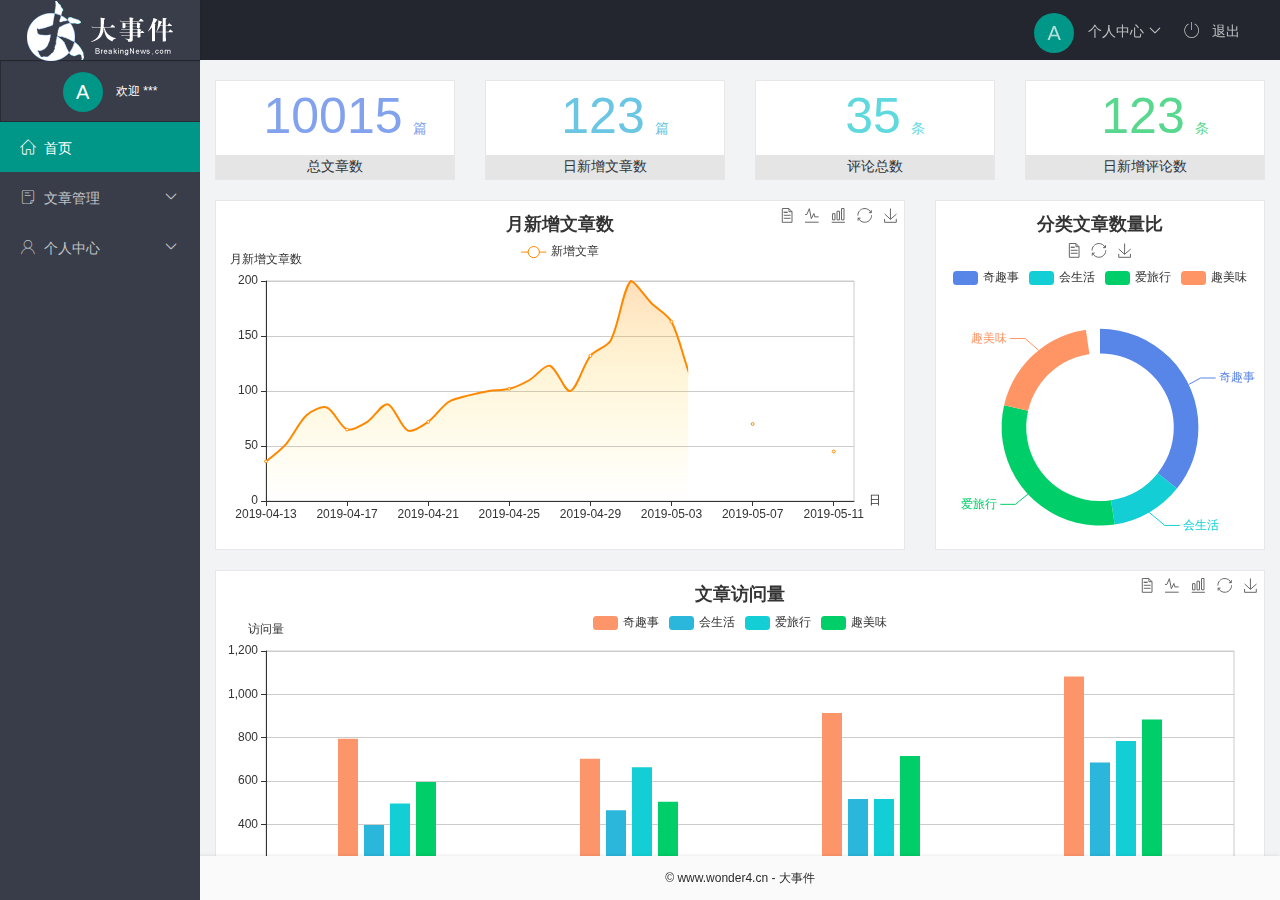
==== commit f51096d5: "完成个人中心功能开发" ====
--- a/index.html
+++ b/index.html
@@ -5,7 +5,7 @@
     <meta charset="UTF-8">
     <meta http-equiv="X-UA-Compatible" content="IE=edge">
     <meta name="viewport" content="width=device-width, initial-scale=1.0">
-    <title>大事件后台管理-首页</title>
+    <title>大事件后台管理</title>
     <link rel="stylesheet" href="./assets/lib/layui/css/layui.css">
     <!-- 导入第三方图标库 -->
     <link rel="stylesheet" href="./assets/fonts/iconfont.css">
@@ -27,9 +27,9 @@
                         个人中心
                     </a>
                     <dl class="layui-nav-child">
-                        <dd><a href="">基本资料</a></dd>
-                        <dd><a href="">更换头像</a></dd>
-                        <dd><a href="">重置密码</a></dd>
+                        <dd><a href="./user/user_info.html" target="fm">基本资料</a></dd>
+                        <dd><a href="./user/user_avatar.html" target="fm">更换头像</a></dd>
+                        <dd><a href="./user/user_pwd.html" target="fm">重置密码</a></dd>
                     </dl>
                 </li>
                 <li class="layui-nav-item" lay-header-event="menuRight" lay-unselect>
@@ -65,9 +65,9 @@
                     <li class="layui-nav-item">
                         <a href="javascript:;"><span class="iconfont icon-user"></span>个人中心</a>
                         <dl class="layui-nav-child">
-                            <dd><a href="javascript:;"><i class="layui-icon layui-icon-app"></i>基本资料</a></dd>
-                            <dd><a href="javascript:;"><i class="layui-icon layui-icon-app"></i>更换头像</a></dd>
-                            <dd><a href="javascript:;"><i class="layui-icon layui-icon-app"></i>重置密码</a></dd>
+                            <dd><a href="./user/user_info.html" target="fm"><i class="layui-icon layui-icon-app"></i>基本资料</a></dd>
+                            <dd><a href="./user/user_avatar.html" target="fm"><i class="layui-icon layui-icon-app"></i>更换头像</a></dd>
+                            <dd><a href="./user/user_pwd.html" target="fm"><i class="layui-icon layui-icon-app"></i>重置密码</a></dd>
                         </dl>
                     </li>
 
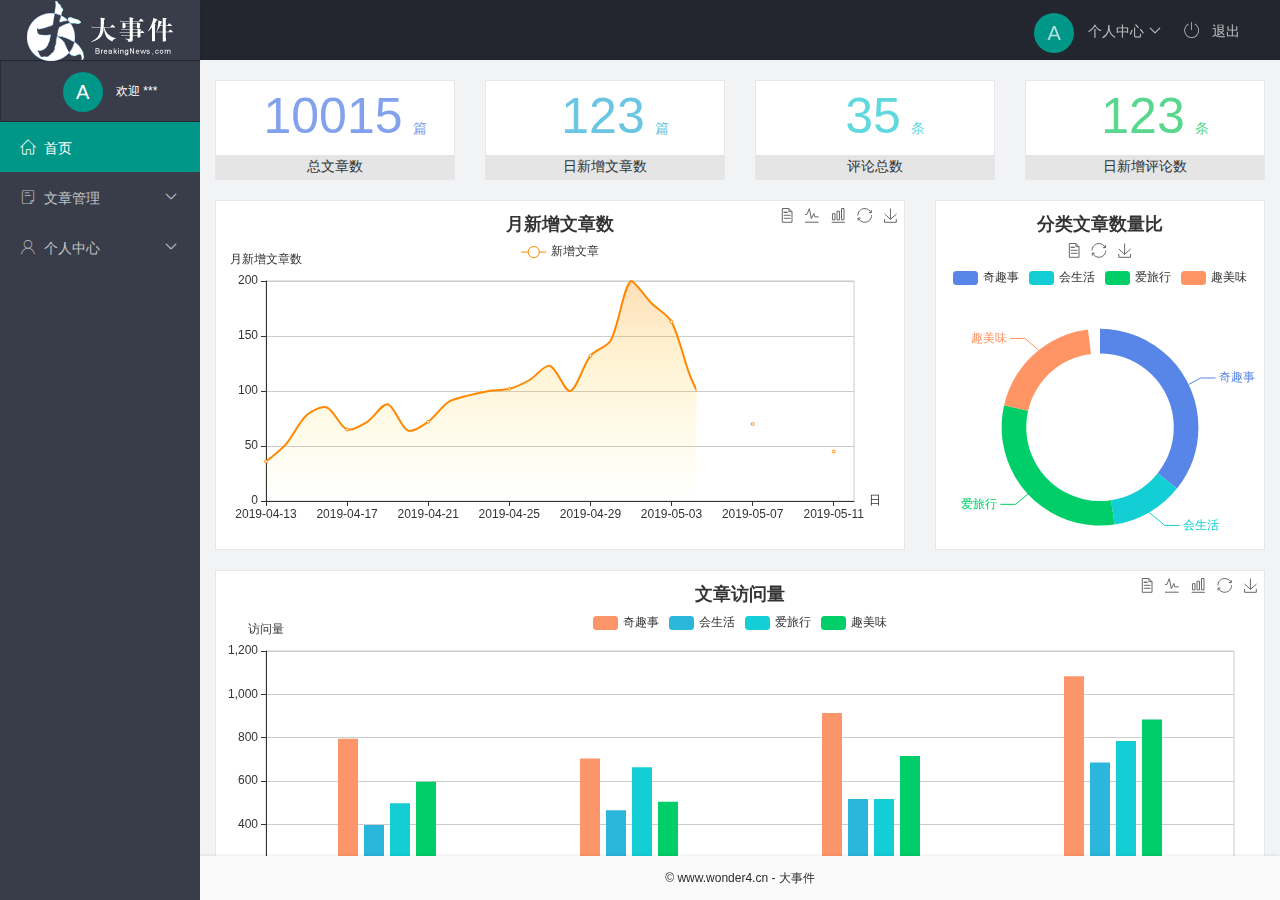
==== commit f506d2ce: "完成文章管理功能开发" ====
--- a/index.html
+++ b/index.html
@@ -56,9 +56,9 @@
                     <li class="layui-nav-item">
                         <a class="" href="javascript:;"><span class="iconfont icon-16"></span>文章管理</a>
                         <dl class="layui-nav-child">
-                        <dd><a href="javascript:;"><i class="layui-icon layui-icon-app"></i>文章类别</a></dd>
-                            <dd><a href="javascript:;"><i class="layui-icon layui-icon-app"></i>文章列表</a></dd>
-                            <dd><a href="javascript:;"><i class="layui-icon layui-icon-app"></i>发表文章</a></dd>
+                        <dd><a href="./article/art_cate.html" target="fm"><i class="layui-icon layui-icon-app"></i>文章类别</a></dd>
+                            <dd><a href="./article/art_list.html" target="fm"><i class="layui-icon layui-icon-app"></i>文章列表</a></dd>
+                            <dd><a href="./article/art_pub.html" target="fm"><i class="layui-icon layui-icon-app"></i>发表文章</a></dd>
                             <!-- <dd><a href="">the links</a></dd> -->
                         </dl>
                     </li>
